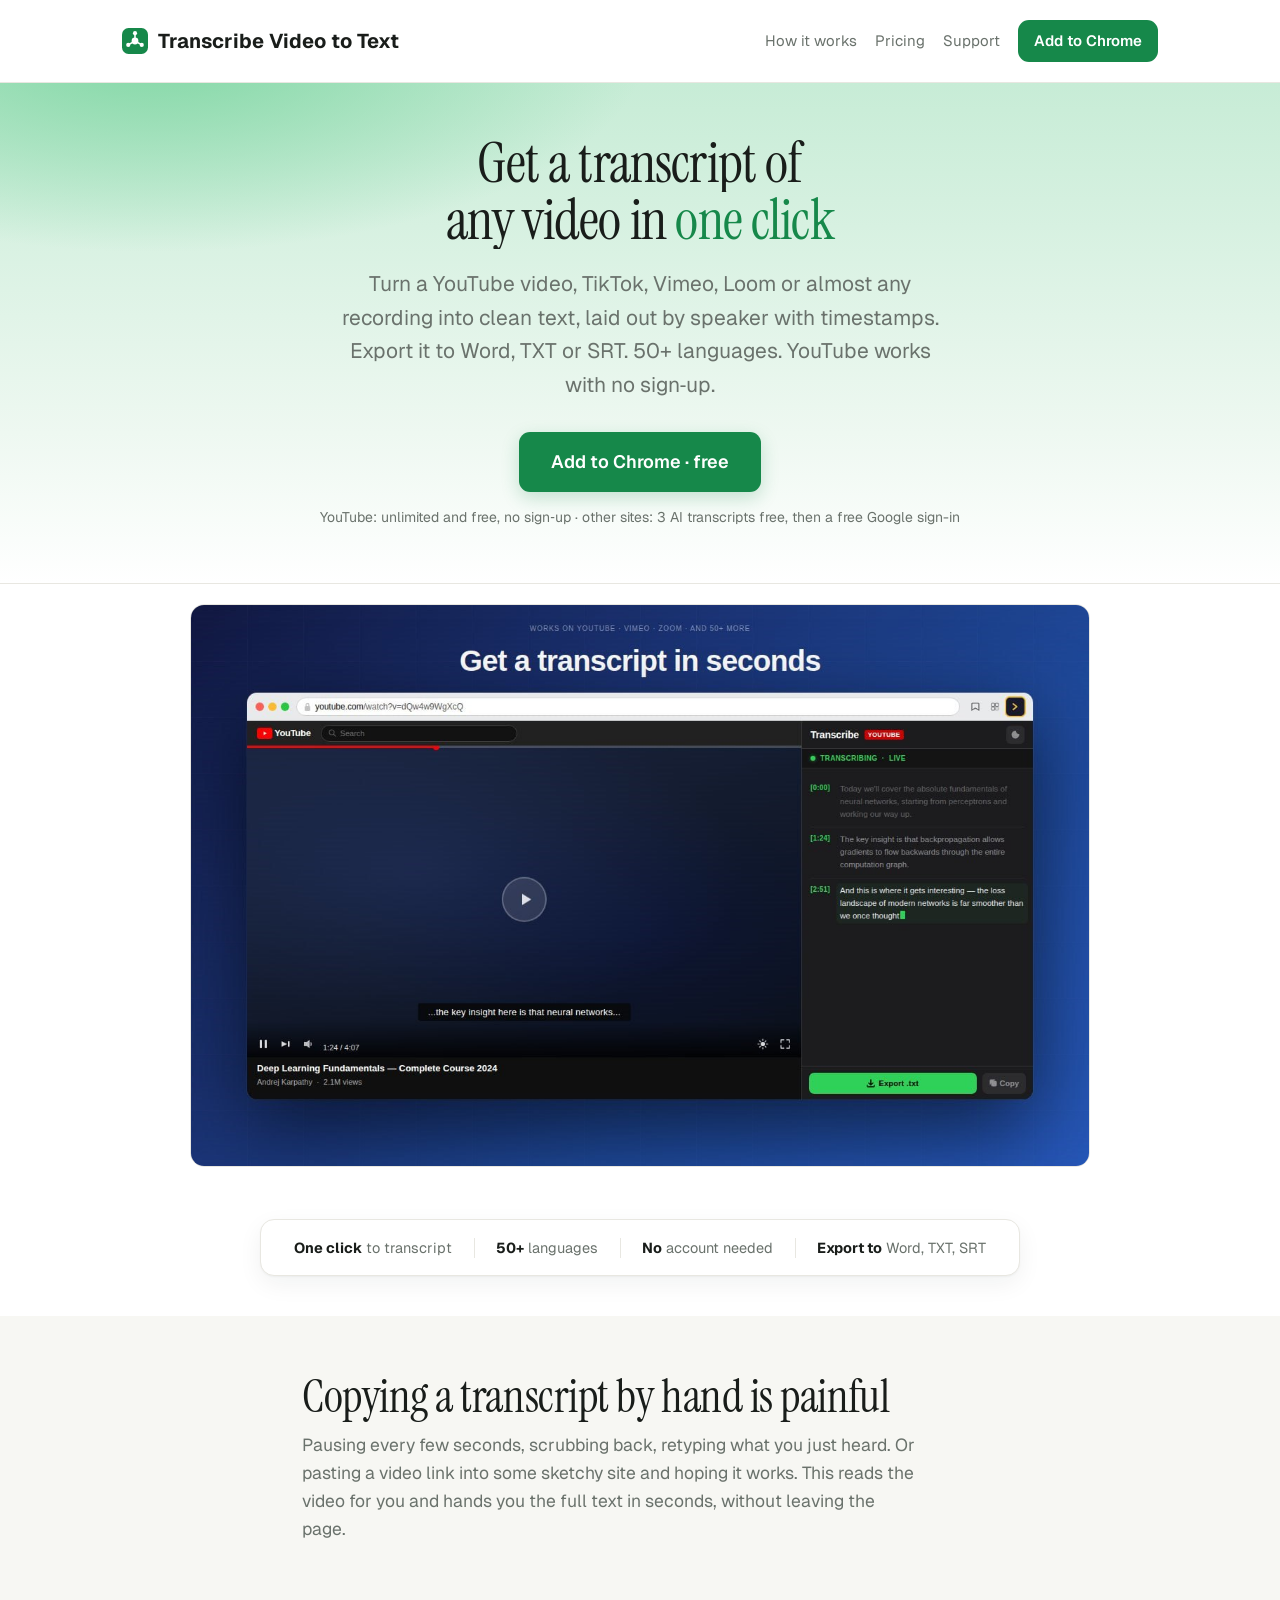
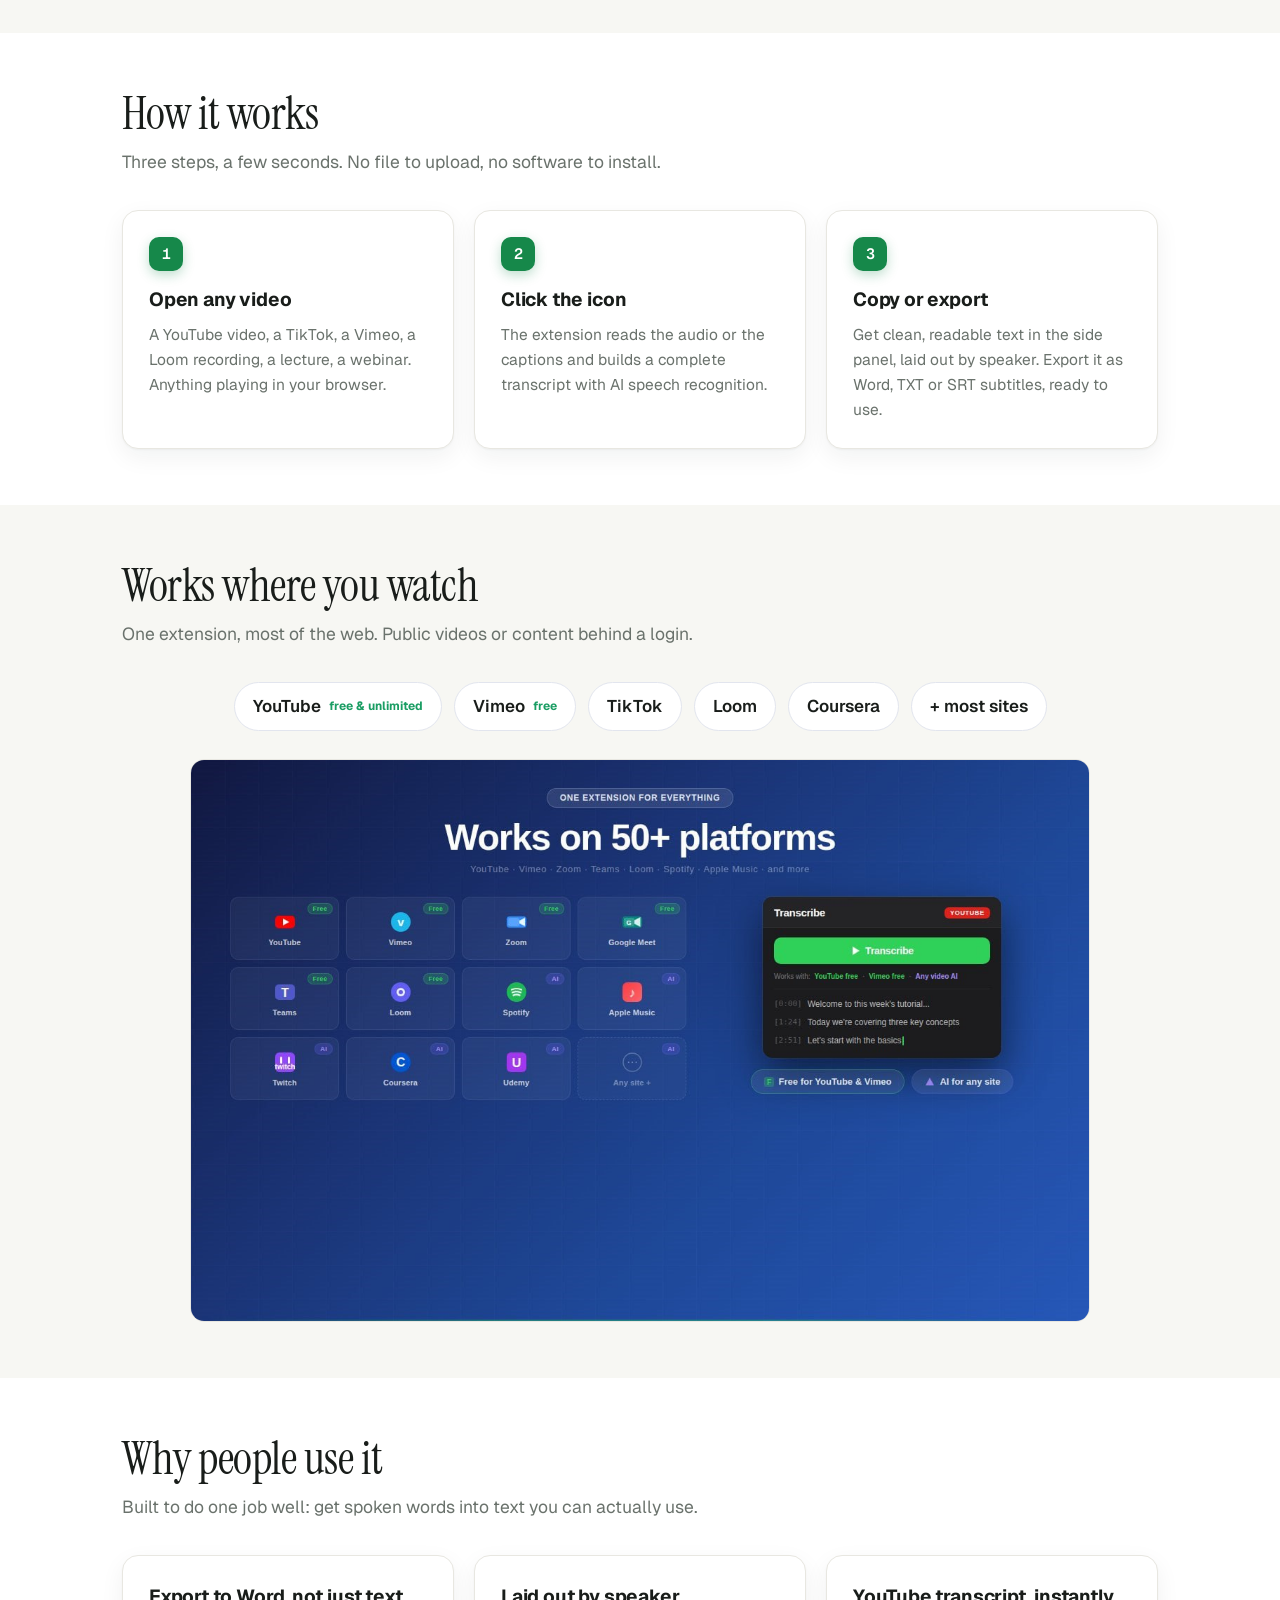
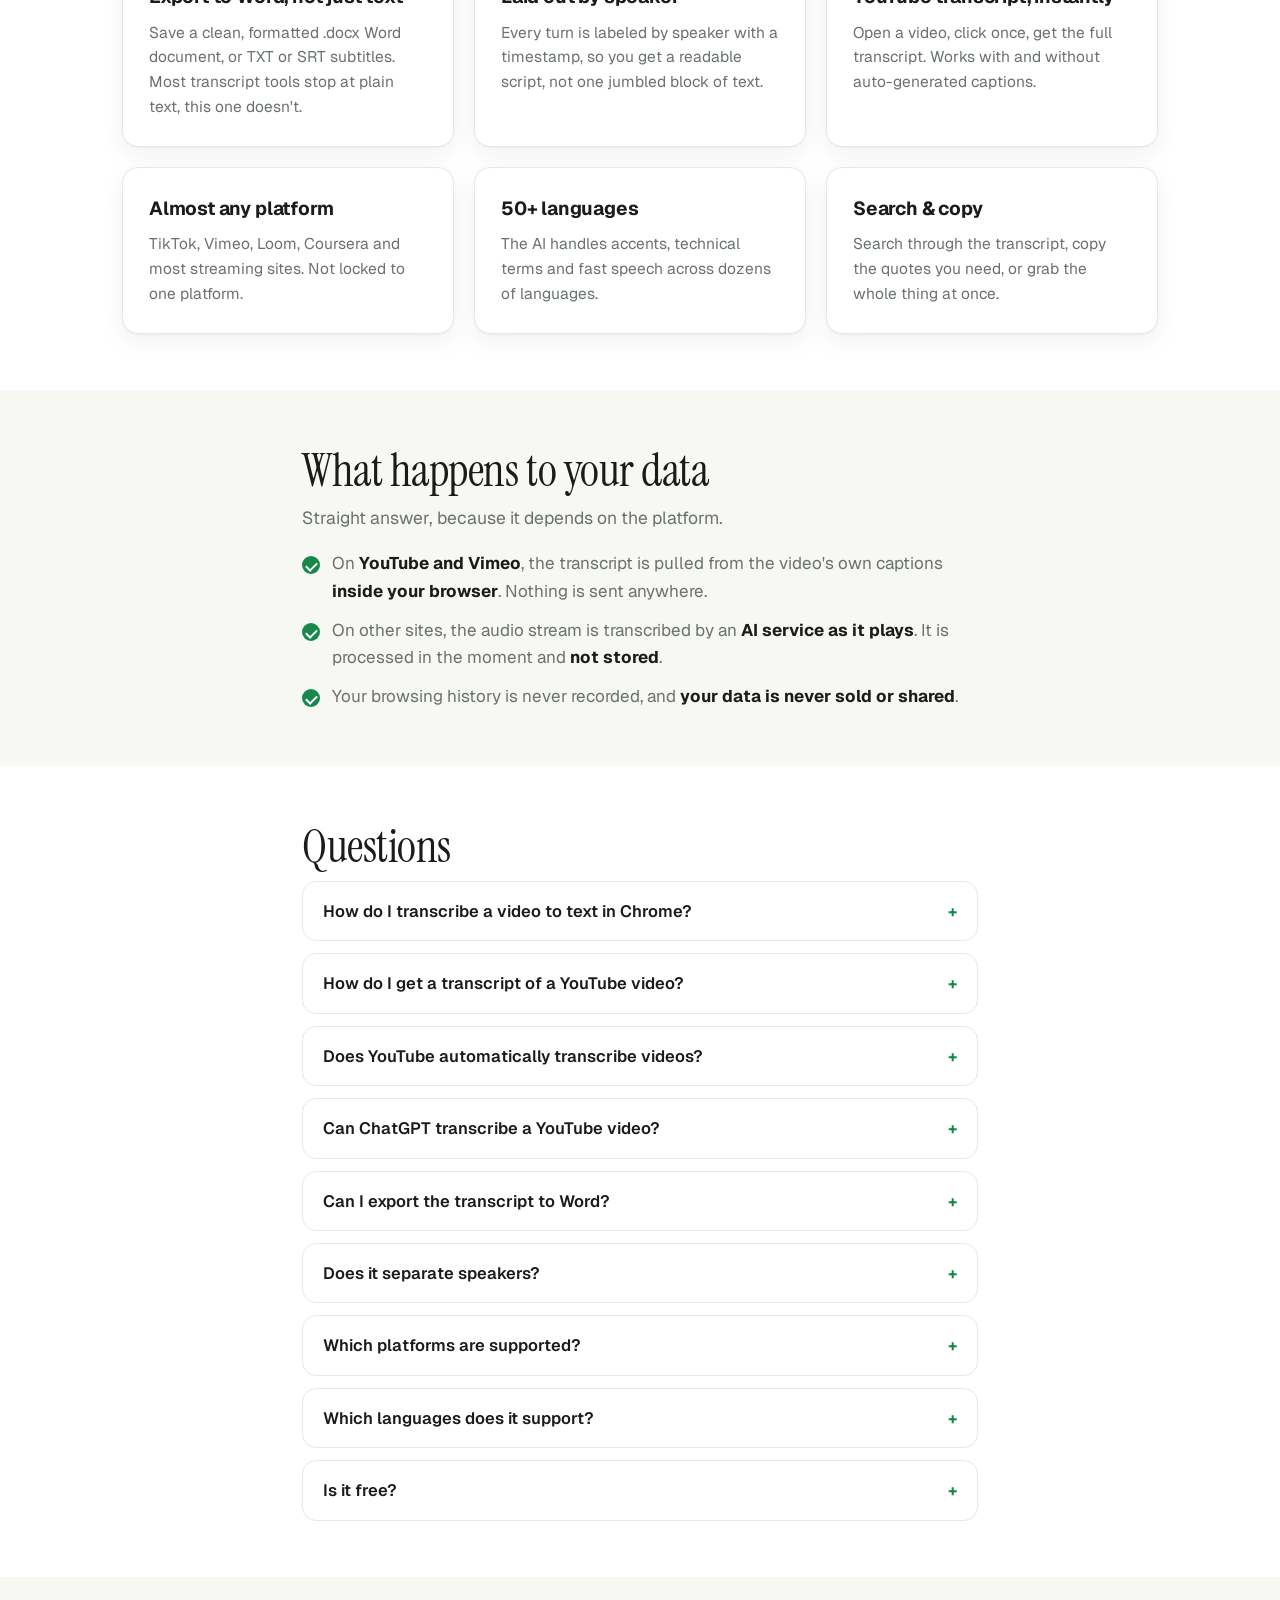
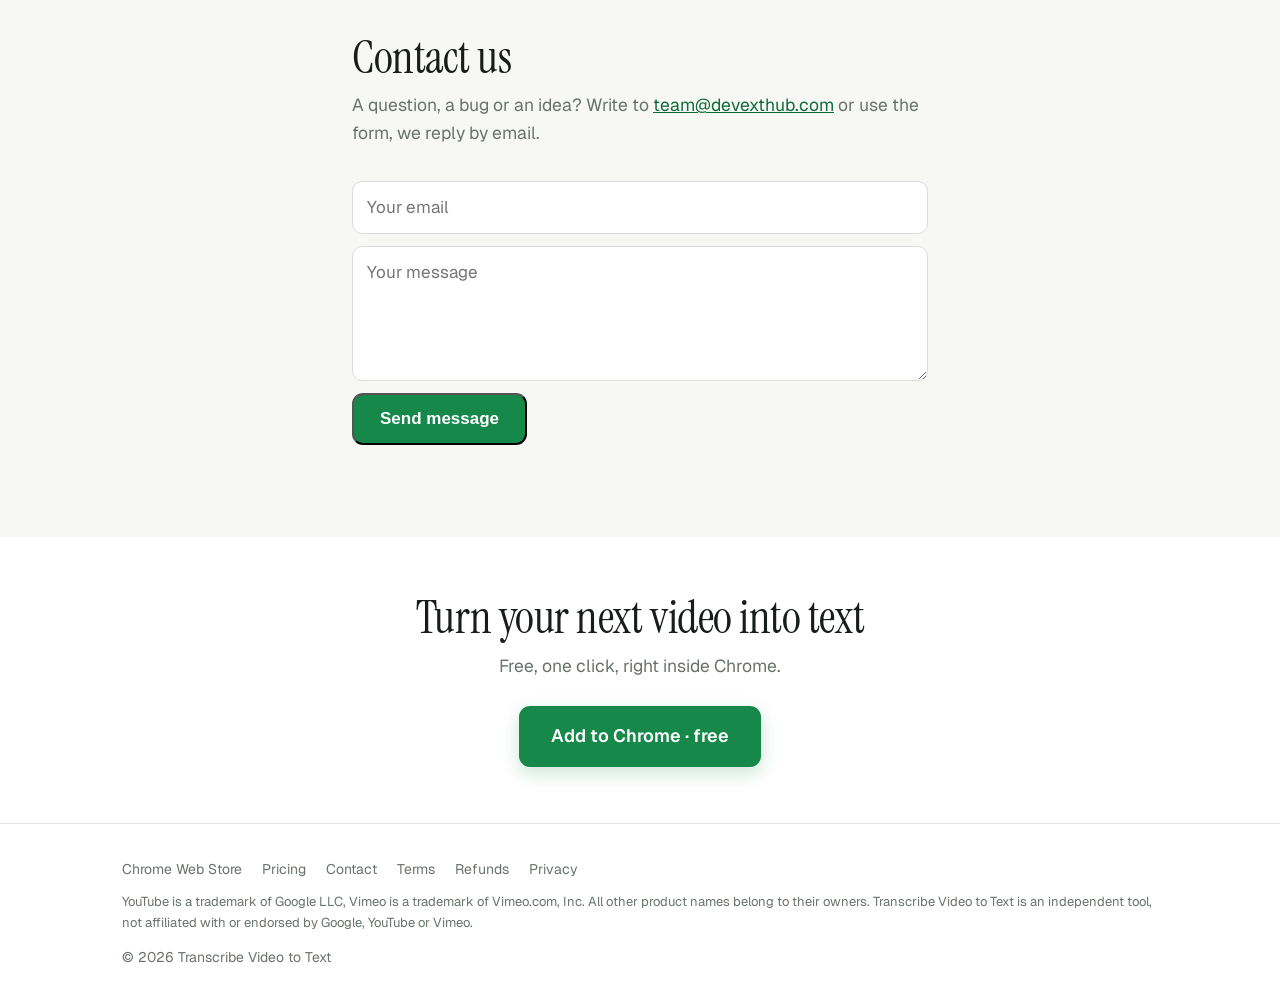
==== index.html @ e6073261 "[agent] feat: сайт продукта Transcribe Video to Text на своём домене (модерация monetize 15.10) Co-A" ====
<!DOCTYPE html>
<html lang="en">
<head>
<meta charset="utf-8">
<link rel="icon" href="/assets/logo-mark.svg" type="image/svg+xml">
<link rel="icon" href="/assets/logo-mark-32.png" sizes="32x32" type="image/png">
<link rel="apple-touch-icon" href="/assets/logo-mark-180.png">
<meta name="viewport" content="width=device-width, initial-scale=1">
<title>YouTube Transcript & Video to Text, free Chrome extension</title>
<meta name="description" content="Get a YouTube transcript or turn any video into text in one click. Clean speaker-by-speaker layout with timestamps, export to Word, TXT or SRT. Works on YouTube, TikTok, Vimeo, Loom and most sites. 50+ languages, YouTube with no sign-up.">
<link rel="canonical" href="https://www.devexthub.com/transcribe-video-to-text/">
<script type="application/ld+json">
{"@context":"https://schema.org","@type":"SoftwareApplication","name":"Transcribe Video to Text","applicationCategory":"UtilitiesApplication","operatingSystem":"Chrome","url":"https://transcribevideototext.app/","downloadUrl":"https://chromewebstore.google.com/detail/mgblgaahjeahphiahfakjiabnheanbhj","offers":{"@type":"Offer","price":"0","priceCurrency":"USD"}}
</script>
<meta property="og:title" content="YouTube Transcript & Video to Text, free Chrome extension">
<meta property="og:description" content="Transcribe any video to text in one click. Clean speaker layout with timestamps, export to Word, TXT or SRT. YouTube, TikTok, Vimeo, Loom and more. 50+ languages, YouTube with no sign-up.">
<meta property="og:type" content="website">
<meta property="og:image" content="https://transcribevideototext.app/assets/tvt-og.jpg">
<meta name="twitter:card" content="summary_large_image">
<meta name="twitter:image" content="https://transcribevideototext.app/assets/tvt-og.jpg">
<link rel="stylesheet" href="/styles.css">
<style>
.contact { max-width: 620px; }
.contact form { display: grid; gap: 12px; margin-top: 18px; }
.contact input, .contact textarea { font: inherit; padding: 12px 14px; border: 1px solid #d9dcd8; border-radius: 10px; background: #fff; width: 100%; box-sizing: border-box; }
.contact button { justify-self: start; }
.contact .hp { position: absolute; left: -9999px; width: 1px; height: 1px; }
.contact-status { margin: 0; min-height: 1.4em; }
.contact-status.err { color: #b42318; }
</style>
<script defer src="https://api.devexthub.com:8443/u/script.js" data-website-id="9cd8ea39-4803-4558-82cb-4821a96e581d" data-host-url="https://api.devexthub.com:8443/u" data-domains="transcribevideototext.app"></script>
</head>
<body>
<header class="site-head sticky">
  <div class="wrap headrow">
    <a class="brand" href="/"><span class="dot"></span>Transcribe Video to Text</a>
    <nav class="nav">
      <a href="/#how">How it works</a>
      <a href="/pricing/">Pricing</a>
      <a href="/#contact">Support</a>
      <a class="btn btn-sm store-link" href="https://chromewebstore.google.com/detail/mgblgaahjeahphiahfakjiabnheanbhj" data-umami-event="store-click" data-umami-event-ext="transcribe">Add to Chrome</a>
    </nav>
  </div>
</header>

<main>
  <section class="hero-band reveal">
   <div class="hero wrap">
    <h1><span class="fx-line"><span class="fx-w" style="--i:0">Get</span> <span class="fx-w" style="--i:1">a</span> <span class="fx-w" style="--i:2">transcript</span> <span class="fx-w" style="--i:3">of</span></span><span class="fx-line"><span class="fx-w" style="--i:4">any</span> <span class="fx-w" style="--i:5">video</span> <span class="fx-w" style="--i:6">in</span> <span class="fx-w arrow" style="--i:7">one&nbsp;click</span></span></h1>
    <p class="sub">Turn a YouTube video, TikTok, Vimeo, Loom or almost any recording into clean text, laid out by speaker with timestamps. Export it to Word, TXT or SRT. 50+ languages. YouTube works with no&nbsp;sign&#8209;up.</p>
    <div class="cta-row">
      <a class="btn btn-lg store-link" href="https://chromewebstore.google.com/detail/mgblgaahjeahphiahfakjiabnheanbhj" data-umami-event="store-click" data-umami-event-ext="transcribe">Add to Chrome &middot; free</a>
    </div>
    <p class="note">YouTube: unlimited and free, no&nbsp;sign&#8209;up &middot; other sites: 3 AI transcripts free, then a free Google sign-in</p>
   </div>
  </section>

  <section class="demo wrap reveal">
    <img src="/assets/tvt-demo.jpg" alt="Transcribe Video to Text extension generating a live YouTube transcript with timestamps in a side panel, with an Export button" loading="lazy">
  </section>

  <section class="trust reveal">
    <div class="wrap trust-row">
      <span class="trust-item"><b>One click</b> to transcript</span>
      <span class="trust-item"><b>50+</b> languages</span>
      <span class="trust-item"><b>No</b> account needed</span>
      <span class="trust-item"><b>Export to</b> Word, TXT, SRT</span>
    </div>
  </section>

  <section class="section soft reveal" id="problem">
    <div class="wrap narrow">
      <h2>Copying a transcript by hand is painful</h2>
      <p class="lead">Pausing every few seconds, scrubbing back, retyping what you just heard. Or pasting a video link into some sketchy site and hoping it works. This reads the video for you and hands you the full text in seconds, without leaving the page.</p>
    </div>
  </section>

  <section class="section reveal" id="how">
    <div class="wrap">
      <h2>How it works</h2>
      <p class="lead">Three steps, a few seconds. No file to upload, no software to install.</p>
      <div class="grid3">
        <div class="card">
          <span class="step-num">1</span>
          <h3>Open any video</h3>
          <p>A YouTube video, a TikTok, a Vimeo, a Loom recording, a lecture, a webinar. Anything playing in your browser.</p>
        </div>
        <div class="card">
          <span class="step-num">2</span>
          <h3>Click the icon</h3>
          <p>The extension reads the audio or the captions and builds a complete transcript with AI speech recognition.</p>
        </div>
        <div class="card">
          <span class="step-num">3</span>
          <h3>Copy or export</h3>
          <p>Get clean, readable text in the side panel, laid out by speaker. Export it as Word, TXT or SRT subtitles, ready to use.</p>
        </div>
      </div>
    </div>
  </section>

  <section class="section soft reveal" id="platforms">
    <div class="wrap">
      <h2>Works where you watch</h2>
      <p class="lead">One extension, most of the web. Public videos or content behind a login.</p>
      <div class="platforms">
        <span class="pill">YouTube <span class="free">free &amp; unlimited</span></span>
        <span class="pill">Vimeo <span class="free">free</span></span>
        <span class="pill">TikTok</span>
        <span class="pill">Loom</span>
        <span class="pill">Coursera</span>
        <span class="pill">+ most sites</span>
      </div>
      <img src="/assets/tvt-platforms.jpg" alt="Transcribe Video to Text working across YouTube, Vimeo, Zoom, Google Meet, Teams, Loom, Spotify, Coursera and Udemy, with free platforms and AI mode marked" loading="lazy" style="display:block;width:100%;max-width:900px;margin:28px auto 0;border:1px solid var(--line);border-radius:14px;">
    </div>
  </section>

  <section class="section reveal">
    <div class="wrap">
      <h2>Why people use it</h2>
      <p class="lead">Built to do one job well: get spoken words into text you can actually use.</p>
      <div class="grid3">
        <div class="card">
          <h3>Export to Word, not just text</h3>
          <p>Save a clean, formatted .docx Word document, or TXT or SRT subtitles. Most transcript tools stop at plain text, this one doesn't.</p>
        </div>
        <div class="card">
          <h3>Laid out by speaker</h3>
          <p>Every turn is labeled by speaker with a timestamp, so you get a readable script, not one jumbled block of text.</p>
        </div>
        <div class="card">
          <h3>YouTube transcript, instantly</h3>
          <p>Open a video, click once, get the full transcript. Works with and without auto-generated captions.</p>
        </div>
        <div class="card">
          <h3>Almost any platform</h3>
          <p>TikTok, Vimeo, Loom, Coursera and most streaming sites. Not locked to one platform.</p>
        </div>
        <div class="card">
          <h3>50+ languages</h3>
          <p>The AI handles accents, technical terms and fast speech across dozens of languages.</p>
        </div>
        <div class="card">
          <h3>Search &amp; copy</h3>
          <p>Search through the transcript, copy the quotes you need, or grab the whole thing at once.</p>
        </div>
      </div>
    </div>
  </section>

  <section class="section soft reveal" id="privacy">
    <div class="wrap narrow privacy-box">
      <h2>What happens to your data</h2>
      <p class="lead" style="margin-bottom:18px;">Straight answer, because it depends on the platform.</p>
      <ul class="ticks">
        <li>On <b>YouTube and Vimeo</b>, the transcript is pulled from the video's own captions <b>inside your browser</b>. Nothing is sent anywhere.</li>
        <li>On other sites, the audio stream is transcribed by an <b>AI service as it plays</b>. It is processed in the moment and <b>not stored</b>.</li>
        <li>Your browsing history is never recorded, and <b>your data is never sold or shared</b>.</li>
      </ul>
    </div>
  </section>

  <section class="section reveal" id="faq">
    <div class="wrap narrow">
      <h2>Questions</h2>
      <div class="faq">
        <details>
          <summary>How do I transcribe a video to text in Chrome?</summary>
          <p>Install the extension, open any video, and click the icon. The transcript appears in the side panel in seconds. No file upload.</p>
        </details>
        <details>
          <summary>How do I get a transcript of a YouTube video?</summary>
          <p>Open the video, click the extension, and the full transcript is built for you. It works whether or not the video has auto-generated captions, and you can copy or export it as text.</p>
        </details>
        <details>
          <summary>Does YouTube automatically transcribe videos?</summary>
          <p>YouTube generates captions for many videos, but they are hard to copy and often incomplete. This extension pulls a clean, complete transcript in one click and lets you search, copy or export it.</p>
        </details>
        <details>
          <summary>Can ChatGPT transcribe a YouTube video?</summary>
          <p>ChatGPT can't watch a video or capture its audio on its own. This extension does the transcription right in your browser, then you can paste that text into ChatGPT to summarize or analyze it.</p>
        </details>
        <details>
          <summary>Can I export the transcript to Word?</summary>
          <p>Yes. Save it as a formatted .docx Word document, or as TXT or SRT subtitles. Most transcription tools only hand you plain text, so this is one of the main reasons people switch.</p>
        </details>
        <details>
          <summary>Does it separate speakers?</summary>
          <p>Yes. The transcript is laid out speaker by speaker with timestamps, so it reads like a clean script instead of one long block of text.</p>
        </details>
        <details>
          <summary>Which platforms are supported?</summary>
          <p>YouTube, TikTok, Vimeo, Loom, Coursera and most streaming sites, including content behind a login. It's a transcript-of-any-video tool, not limited to one platform.</p>
        </details>
        <details>
          <summary>Which languages does it support?</summary>
          <p>Over 50 languages. The AI handles accents, technical terms and fast speech with high accuracy.</p>
        </details>
        <details>
          <summary>Is it free?</summary>
          <p>Yes, it's free to use. YouTube transcripts are unlimited and need no sign-up. For other sites, AI mode gives you 3 transcripts without an account; after that, a free Google sign-in unlocks more every month.</p>
        </details>
      </div>
    </div>
  </section>

  <section class="section soft reveal" id="contact">
    <div class="wrap contact">
      <h2>Contact us</h2>
      <p class="lead">A question, a bug or an idea? Write to <a href="mailto:team@devexthub.com">team@devexthub.com</a> or use the form, we reply by email.</p>
      <form id="contactForm" novalidate>
        <input type="email" name="email" placeholder="Your email" autocomplete="email" required>
        <textarea name="message" rows="4" placeholder="Your message" required></textarea>
        <input type="text" name="website" tabindex="-1" autocomplete="off" class="hp" aria-hidden="true">
        <button class="btn" type="submit">Send message</button>
        <p class="contact-status" id="contactStatus" role="status"></p>
      </form>
    </div>
  </section>

  <section class="section reveal">
    <div class="wrap" style="text-align:center;">
      <h2>Turn your next video into text</h2>
      <p class="lead" style="margin:0 auto 26px;">Free, one click, right inside Chrome.</p>
      <a class="btn btn-lg store-link" href="https://chromewebstore.google.com/detail/mgblgaahjeahphiahfakjiabnheanbhj" data-umami-event="store-click" data-umami-event-ext="transcribe">Add to Chrome &middot; free</a>
    </div>
  </section>
</main>

<a class="sticky-cta store-link" href="https://chromewebstore.google.com/detail/mgblgaahjeahphiahfakjiabnheanbhj" data-umami-event="store-click" data-umami-event-ext="transcribe">Add to Chrome &middot; free</a>

<footer class="site-foot">
  <div class="wrap">
    <a class="store-link" href="https://chromewebstore.google.com/detail/mgblgaahjeahphiahfakjiabnheanbhj" data-umami-event="store-click" data-umami-event-ext="transcribe">Chrome Web Store</a>
    <a href="/pricing/">Pricing</a>
    <a href="/#contact">Contact</a>
    <a href="/terms/">Terms</a>
    <a href="/refund-policy/">Refunds</a>
    <a href="/privacy-policy/">Privacy</a>
    <span style="display:block;margin-top:12px;font-size:13px;">YouTube is a trademark of Google LLC, Vimeo is a trademark of Vimeo.com, Inc. All other product names belong to their owners. Transcribe Video to Text is an independent tool, not affiliated with or endorsed by Google, YouTube or Vimeo.</span>
    <span style="display:block;margin-top:12px;">&copy; 2026 Transcribe Video to Text</span>
  </div>
</footer>

<script>
// Add UTM tags to every Chrome Web Store link so installs show up
// as "tvt_site" in the CWS developer dashboard sources.
(function () {
  // Пришёл из кабинета /app (карточки «More free tools» или меню) — своя метка источника.
  var src = "tvt_site";
  var utm = "utm_source=" + src + "&utm_medium=referral&utm_campaign=transcribe-video-to-text";
  document.querySelectorAll("a.store-link").forEach(function (a) {
    a.href += (a.href.indexOf("?") === -1 ? "?" : "&") + utm;
  });
  // Reveal-on-scroll
  var io = new IntersectionObserver(function (entries) {
    entries.forEach(function (e) { if (e.isIntersecting) { e.target.classList.add("in"); io.unobserve(e.target); } });
  }, { threshold: 0.12 });
  document.querySelectorAll(".reveal").forEach(function (el) { io.observe(el); });
  // Show floating CTA once the hero button is scrolled out of view
  var floatCta = document.querySelector(".sticky-cta");
  var hero = document.querySelector(".hero .cta-row");
  if (floatCta && hero && "IntersectionObserver" in window) {
    new IntersectionObserver(function (entries) {
      floatCta.classList.toggle("show", !entries[0].isIntersecting);
    }, { threshold: 0 }).observe(hero);
  }
})();

// Форма связи (12.10, требование monetize.software к сайту продукта): пишет в наш /api/feedback,
// Денису прилетает алерт в Telegram. Скрытое поле website заполняют только боты, им молча «успех».
(function () {
  var f = document.getElementById("contactForm"), st = document.getElementById("contactStatus");
  if (!f) return;
  f.addEventListener("submit", function (e) {
    e.preventDefault();
    var email = f.email.value.trim(), msg = f.message.value.trim();
    st.className = "contact-status";
    if (!/^[^@\s]+@[^@\s]+\.[^@\s]+$/.test(email) || msg.length < 3) {
      st.className = "contact-status err"; st.textContent = "Please add your email and a message."; return;
    }
    if (f.website.value) { f.reset(); st.textContent = "Thanks! We will reply by email."; return; }
    var btn = f.querySelector("button"); btn.disabled = true; st.textContent = "Sending…";
    fetch("https://transcribe.devexthub.com:8443/api/feedback", {
      method: "POST", headers: { "Content-Type": "application/json" },
      body: JSON.stringify({ email: email, message: msg, category: "support", pageUrl: location.href })
    }).then(function (r) {
      if (!r.ok) throw new Error(r.status);
      f.reset(); st.textContent = "Thanks! We will reply by email.";
    }).catch(function () {
      st.className = "contact-status err"; st.textContent = "Could not send. Please email us instead.";
    }).then(function () { btn.disabled = false; });
  });
})();
</script>
</body>
</html>
---- styles.css ----
@import url('https://fonts.googleapis.com/css2?family=Geist:wght@400;500;600;700;800&family=Geist+Mono:wght@500;600&family=Instrument+Serif:ital@0;1&display=swap');

:root {
  --green: #16884a;
  --green-deep: #0f6b39;
  --ink: #191d1a;
  --ink-soft: #3a423d;
  --muted: #6a726c;
  --line: #e8e7e1;
  --bg: #ffffff;
  --bg-soft: #f7f7f3;
  --radius: 14px;
  --maxw: 1080px;
  --font: "Geist", -apple-system, BlinkMacSystemFont, "Segoe UI", Roboto, Helvetica, Arial, sans-serif;
  --serif: "Instrument Serif", Georgia, "Times New Roman", serif;
  --mono: "Geist Mono", ui-monospace, SFMono-Regular, Menlo, monospace;
  --shadow-card: 0 1px 2px rgba(20,30,25,.04), 0 8px 24px rgba(20,40,30,.06);
  --shadow-lift: 0 2px 4px rgba(20,30,25,.05), 0 18px 40px rgba(20,40,30,.10);
}

* { box-sizing: border-box; }

html { -webkit-text-size-adjust: 100%; }

body {
  margin: 0;
  font-family: var(--font);
  color: var(--ink);
  background: var(--bg);
  line-height: 1.6;
  font-size: 17px;
  -webkit-font-smoothing: antialiased;
  text-rendering: optimizeLegibility;
}

a { color: var(--green-deep); }

.wrap { max-width: var(--maxw); margin: 0 auto; padding: 0 22px; }

/* header */
.site-head {
  display: flex; align-items: center; justify-content: space-between;
  padding: 20px 0;
  border-bottom: 1px solid var(--line);
}
.site-head.sticky { position: sticky; top: 0; z-index: 40; background: rgba(255,255,255,.92); backdrop-filter: saturate(180%) blur(8px); }
.headrow { display: flex; align-items: center; justify-content: space-between; width: 100%; padding-left: 22px; padding-right: 22px; }
.nav { display: flex; align-items: center; }
.brand { display: flex; align-items: center; gap: 10px; font-weight: 700; color: var(--ink); text-decoration: none; font-size: 20px; }
.brand .dot { width: 26px; height: 26px; background: url(assets/logo-mark.svg) center/contain no-repeat; display: inline-block; }
.nav a { color: var(--muted); text-decoration: none; font-size: 15px; margin-left: 18px; }
.nav a:hover { color: var(--ink); }
.nav a.btn { color: #fff; }

/* buttons */
.btn {
  display: inline-flex; align-items: center; gap: 9px;
  background: var(--green); color: #fff; text-decoration: none;
  font-weight: 600; font-size: 17px;
  padding: 14px 26px; border-radius: 11px;
  transition: background .15s ease;
}
.btn:hover { background: var(--green-deep); }
.btn-ghost {
  background: transparent; color: var(--green-deep);
  border: 1px solid var(--line); padding: 13px 22px;
}
.btn-ghost:hover { background: var(--bg-soft); }
.btn-sm { padding: 9px 16px; font-size: 15px; margin-left: 18px; }
.btn-lg { padding: 16px 32px; font-size: 18px; box-shadow: 0 6px 18px rgba(22,136,74,.22); }
.btn-lg:hover { box-shadow: 0 8px 22px rgba(15,107,57,.28); }

/* sticky floating CTA (mobile + long scroll) */
.sticky-cta {
  position: fixed; left: 50%; bottom: 18px; transform: translateX(-50%);
  z-index: 45; background: var(--green); color: #fff; text-decoration: none;
  font-weight: 600; font-size: 16px; padding: 13px 26px; border-radius: 30px;
  box-shadow: 0 8px 24px rgba(15,107,57,.32);
  opacity: 0; pointer-events: none; transition: opacity .25s ease;
}
.sticky-cta.show { opacity: 1; pointer-events: auto; }
.sticky-cta:hover { background: var(--green-deep); }

/* hero */
.hero { padding: 68px 0 40px; text-align: center; }
.hero h1 { font-family: var(--serif); font-size: clamp(42px, 6.4vw, 68px); line-height: 1.02; margin: 0 0 18px; letter-spacing: -0.015em; font-weight: 400; }
.hero .arrow { color: var(--green); }
.hero p.sub { font-size: clamp(17px, 2.4vw, 21px); color: var(--muted); max-width: 620px; margin: 0 auto 30px; }
.hero .cta-row { display: flex; gap: 12px; justify-content: center; flex-wrap: wrap; }
.hero .note { margin-top: 14px; color: var(--muted); font-size: 14px; }

/* demo image */
.demo { padding: 20px 0 60px; }
.demo img { display: block; width: 100%; max-width: 900px; margin: 0 auto; border: 1px solid var(--line); border-radius: var(--radius); }

/* feature row */
.section { padding: 56px 0; }
.section.soft { background: var(--bg-soft); border-top: 1px solid var(--line); border-bottom: 1px solid var(--line); }
.section h2 { font-family: var(--serif); font-size: clamp(29px, 4.2vw, 46px); margin: 0 0 10px; letter-spacing: -0.01em; font-weight: 400; line-height: 1.06; }
.section .lead { color: var(--muted); margin: 0 0 34px; max-width: 620px; font-size: 17.5px; }
.grid3 { display: grid; grid-template-columns: repeat(3, 1fr); gap: 20px; }
.grid2x2 { display: grid; grid-template-columns: repeat(2, 1fr); gap: 20px; }
.grid2x2 .card { display: flex; flex-direction: column; }
.card { background: var(--bg); border: 1px solid var(--line); border-radius: 16px; padding: 26px; box-shadow: var(--shadow-card); transition: transform .18s ease, box-shadow .18s ease; }
.card:hover { transform: translateY(-3px); box-shadow: var(--shadow-lift); }
.card h3 { margin: 0 0 8px; font-size: 19px; letter-spacing: -0.01em; }
.card p { margin: 0; color: var(--muted); font-size: 15.5px; }
/* soft sections lose the hard top/bottom rules — warm surface carries them */
.section.soft { border-top: none; border-bottom: none; }
.section.soft .card { background: var(--bg); }

/* product list (hub) */
.tools { display: grid; grid-template-columns: repeat(2, 1fr); gap: 20px; }
.tool {
  display: flex; flex-direction: column; gap: 6px;
  background: var(--bg); border: 1px solid var(--line); border-radius: var(--radius);
  padding: 26px; text-decoration: none; color: var(--ink);
  transition: border-color .15s ease, transform .15s ease;
}
.tool:hover { border-color: var(--green); transform: translateY(-2px); }
.tool .name { font-size: 20px; font-weight: 700; }
.tool .desc { color: var(--muted); font-size: 15.5px; }
.tool .tag { font-size: 13px; color: var(--green-deep); font-weight: 600; margin-top: 6px; }
.tool.soon { opacity: .72; }
.tool.soon:hover { transform: none; border-color: var(--line); }

/* trust strip */
.trust { padding: 0 0 40px; margin-top: -8px; }
.trust-row { display: flex; flex-wrap: wrap; gap: 14px 0; justify-content: center; align-items: center;
  max-width: 760px; margin: 0 auto; padding: 16px 8px; border: 1px solid var(--line);
  border-radius: 14px; background: var(--bg); box-shadow: var(--shadow-card); }
.trust-item { color: var(--muted); font-size: 14.5px; padding: 0 22px; position: relative; }
.trust-item + .trust-item::before { content: ""; position: absolute; left: 0; top: 50%;
  transform: translateY(-50%); width: 1px; height: 20px; background: var(--line); }
.trust-item b { color: var(--ink); font-weight: 700; }

/* narrow text column */
.narrow { max-width: 720px; }

/* step numbers */
.step-num {
  display: inline-flex; align-items: center; justify-content: center;
  width: 34px; height: 34px; border-radius: 10px;
  background: var(--green); color: #fff;
  font-family: var(--mono); font-weight: 600; font-size: 15px; margin-bottom: 14px;
  box-shadow: 0 4px 12px rgba(22,136,74,.28);
}

/* privacy ticks */
.ticks { list-style: none; padding: 0; margin: 0; display: grid; gap: 12px; }
.ticks li { position: relative; padding-left: 30px; color: var(--muted); }
.ticks li b { color: var(--ink); }
.ticks li::before {
  content: ""; position: absolute; left: 0; top: 6px;
  width: 18px; height: 18px; border-radius: 50%;
  background: var(--green);
}
.ticks li::after {
  content: ""; position: absolute; left: 6px; top: 10px;
  width: 5px; height: 9px; border: solid #fff; border-width: 0 2px 2px 0;
  transform: rotate(45deg);
}

/* FAQ */
.faq { display: grid; gap: 12px; }
.faq details {
  background: var(--bg); border: 1px solid var(--line); border-radius: var(--radius);
  padding: 16px 20px; transition: border-color .15s ease, box-shadow .15s ease;
}
.faq details:hover { border-color: #cfe6d9; }
.faq details[open] { border-color: #cfe6d9; box-shadow: var(--shadow-card); }
.faq summary { font-weight: 600; cursor: pointer; list-style: none; font-size: 16.5px; }
.faq summary::-webkit-details-marker { display: none; }
.faq summary::after { content: "+"; float: right; color: var(--green); font-weight: 700; }
.faq details[open] summary::after { content: "\2212"; }
.faq details p { margin: 12px 0 0; color: var(--muted); font-size: 15.5px; }

/* reveal on scroll */
.reveal { opacity: 0; transform: translateY(16px); transition: opacity .5s ease, transform .5s ease; }
.reveal.in { opacity: 1; transform: none; }

/* hero word-reveal (entrance, once) + hero CTA sheen — motion only, text stays visible without motion */
.hero h1 .fx-line { display: block; }
.hero h1 .fx-w { display: inline-block; }
@media (prefers-reduced-motion: no-preference) {
  .hero h1 .fx-line { overflow: hidden; }
  .hero h1 .fx-w {
    transform: translateY(105%);
    animation: fxRise .72s cubic-bezier(.2,.75,.2,1) forwards;
    animation-delay: calc(var(--i) * 70ms);
  }
  @keyframes fxRise { to { transform: translateY(0); } }

  .hero .btn-lg { position: relative; overflow: hidden; isolation: isolate; }
  .hero .btn-lg::after {
    content: ""; position: absolute; inset: 0; z-index: -1;
    background: linear-gradient(115deg, transparent 35%, rgba(255,255,255,.35) 50%, transparent 65%);
    transform: translateX(-120%);
    animation: fxSheen 4.5s ease-in-out 1.2s infinite;
  }
  @keyframes fxSheen { 0% { transform: translateX(-120%); } 22%, 100% { transform: translateX(120%); } }
}

/* footer */
.site-foot { border-top: 1px solid var(--line); padding: 34px 0; color: var(--muted); font-size: 14px; }
.site-foot a { color: var(--muted); text-decoration: none; margin-right: 16px; }
.site-foot a:hover { color: var(--ink); }

@media (max-width: 760px) {
  .grid3, .grid2x2, .tools { grid-template-columns: 1fr; }
  .trust-item + .trust-item::before { display: none; }
  .hero { padding: 46px 0 26px; }
  .nav a:not(.btn) { display: none; }
  .btn-sm { margin-left: 0; }
  .trust-row { gap: 10px 20px; }
}

@media (prefers-reduced-motion: reduce) {
  .reveal { opacity: 1; transform: none; transition: none; }
}

/* Video-to-text landing — video→transcript demo mockup + platform badges */
.cap-demo{max-width:920px;margin:0 auto;display:grid;grid-template-columns:1.5fr 1fr;gap:0;border-radius:16px;overflow:hidden;box-shadow:0 24px 64px rgba(20,30,60,.20);border:1px solid #e6e8ee;background:#fff}
.cap-video{background:linear-gradient(135deg,#1b2036 0%,#2c3660 60%,#3a4a86 100%);position:relative;min-height:300px;display:flex;align-items:center;justify-content:center}
.cap-play{width:66px;height:66px;border-radius:50%;background:rgba(255,255,255,.94);box-shadow:0 8px 24px rgba(0,0,0,.28)}
.cap-play::after{content:"";position:absolute;top:50%;left:50%;transform:translate(-40%,-50%);border-left:19px solid #1b2036;border-top:12px solid transparent;border-bottom:12px solid transparent}
.cap-badge{position:absolute;top:14px;left:14px;font-size:12px;font-weight:600;color:#fff;background:rgba(255,255,255,.16);padding:4px 10px;border-radius:20px;backdrop-filter:blur(4px)}
.cap-panel{padding:20px 18px}
.cap-panel h4{margin:0 0 14px;font-size:12px;text-transform:uppercase;letter-spacing:.07em;color:#8a90a2;font-weight:700}
.cap-line{height:10px;border-radius:5px;background:#e9ecf3;margin-bottom:11px}
.cap-line.w1{width:92%}.cap-line.w2{width:74%}.cap-line.w3{width:85%}.cap-line.w4{width:60%}
.cap-line.active{background:linear-gradient(90deg,#4f7cff,#8ab0ff)}
.platforms{display:flex;flex-wrap:wrap;gap:12px;justify-content:center;margin-top:8px}
.pill{display:inline-flex;align-items:center;gap:8px;padding:10px 18px;border:1px solid #e2e5ee;border-radius:30px;font-weight:600;background:#fff}
.pill .free{font-size:12px;color:#1a9d63;font-weight:700}
@media(max-width:640px){.cap-demo{grid-template-columns:1fr}.cap-video{min-height:200px}}

/* blog — index list + article prose */
.breadcrumb { font-size: 14px; color: var(--muted); margin: 6px 0 18px; }
.breadcrumb a { color: var(--muted); text-decoration: none; }
.breadcrumb a:hover { color: var(--ink); }

.post-list { display: grid; gap: 16px; }
.post-card {
  display: block; background: var(--bg); border: 1px solid var(--line);
  border-radius: var(--radius); padding: 24px; text-decoration: none; color: var(--ink);
  transition: border-color .15s ease, transform .15s ease;
}
.post-card:hover { border-color: var(--green); transform: translateY(-2px); }
.post-card .k { font-size: 13px; color: var(--green-deep); font-weight: 700; }
.post-card h3 { margin: 6px 0 6px; font-size: 20px; }
.post-card p { margin: 0; color: var(--muted); font-size: 15.5px; }

.post { max-width: 720px; }
.post .post-meta { color: var(--muted); font-size: 14px; margin: 0 0 24px; }
.post h1 { font-size: clamp(28px, 4vw, 40px); line-height: 1.12; letter-spacing: -0.02em; margin: 0 0 14px; }
.post h2 { font-size: clamp(21px, 2.8vw, 27px); margin: 38px 0 12px; letter-spacing: -0.01em; }
.post h3 { font-size: 19px; margin: 26px 0 8px; }
.post p { margin: 0 0 16px; }
.post ul, .post ol { margin: 0 0 18px; padding-left: 22px; }
.post li { margin: 0 0 8px; }
.post .lede { font-size: 19px; color: var(--muted); line-height: 1.5; margin: 0 0 26px; }
.post a { color: var(--green-deep); text-decoration: underline; text-underline-offset: 2px; }
.post a.btn { color: #fff; text-decoration: none; }

.post-cta {
  background: var(--bg-soft); border: 1px solid var(--line); border-radius: var(--radius);
  padding: 24px; margin: 30px 0; text-align: center;
}
.post-cta h3 { margin: 0 0 6px; font-size: 20px; }
.post-cta p { margin: 0 0 16px; color: var(--muted); }

/* image-enhancer landing — before/after (blurry -> sharp) demo */
.ie-demo{position:relative;max-width:760px;margin:0 auto;border-radius:16px;overflow:hidden;border:1px solid var(--line);box-shadow:0 24px 64px rgba(20,40,30,.18);aspect-ratio:16/9}
.ie-scene{position:absolute;inset:0;
  background:url(assets/ie-sample.jpg) center/cover no-repeat;}
.ie-blur{position:absolute;inset:0;clip-path:inset(0 50% 0 0)}
.ie-blur .ie-scene{filter:blur(4px) saturate(.72) brightness(.98) contrast(.92);transform:scale(1.04);}
.ie-divide{position:absolute;top:0;bottom:0;left:50%;width:3px;background:#fff;transform:translateX(-50%);box-shadow:0 0 0 1px rgba(2,20,12,.12)}
.ie-handle{position:absolute;top:50%;left:50%;transform:translate(-50%,-50%);width:38px;height:38px;border-radius:50%;background:#fff;box-shadow:0 6px 16px rgba(2,20,12,.35);display:flex;align-items:center;justify-content:center;color:var(--green-deep);font-weight:800;font-size:15px}
.ie-lbl{position:absolute;top:14px;font-size:12px;font-weight:800;letter-spacing:.4px;color:#fff;background:rgba(15,23,42,.55);padding:4px 11px;border-radius:20px;backdrop-filter:blur(3px)}
.ie-lbl.b{left:14px}.ie-lbl.a{right:14px;background:rgba(22,136,74,.85)}

/* extract-text landing — image→text demo mockup */
.ox-demo{max-width:900px;margin:0 auto;display:grid;grid-template-columns:1fr 1fr;gap:0;border-radius:16px;overflow:hidden;box-shadow:0 24px 64px rgba(20,40,30,.16);border:1px solid var(--line);background:#fff}
.ox-img{position:relative;background:linear-gradient(150deg,#eef5f0 0%,#dbece3 100%);min-height:290px;padding:26px 24px;display:flex;flex-direction:column;justify-content:center;gap:13px}
.ox-img .ln{height:12px;border-radius:6px;background:#c3d6cb}
.ox-img .ln.w1{width:86%}.ox-img .ln.w2{width:70%}.ox-img .ln.w3{width:78%}.ox-img .ln.w4{width:54%}
.ox-shot{background:#fff;border-radius:8px;padding:16px 18px;box-shadow:0 8px 22px rgba(20,40,30,.16);
  font-size:14px;line-height:1.75;color:#2b2b2b;transform:rotate(-1.2deg);max-width:230px;}
.ox-shot-h{font-weight:800;font-size:15px;margin-bottom:2px;color:#1a1a1a;}
.ox-shot-t{font-weight:800;border-top:1px solid #ededed;margin-top:6px;padding-top:6px;}
.ox-sel{position:absolute;left:24px;right:auto;width:266px;top:58px;bottom:26px;border:2px dashed var(--green);border-radius:8px;background:rgba(22,136,74,.08)}
.ox-sel::after{content:"Extract";position:absolute;top:-13px;left:10px;background:var(--green);color:#fff;font-size:11px;font-weight:700;padding:2px 9px;border-radius:11px}
.ox-tag{position:absolute;top:14px;left:14px;font-size:12px;font-weight:600;color:var(--green-deep);background:rgba(255,255,255,.85);padding:4px 10px;border-radius:20px}
.ox-panel{padding:22px 20px;display:flex;flex-direction:column}
.ox-panel h4{margin:0 0 14px;font-size:12px;text-transform:uppercase;letter-spacing:.07em;color:var(--muted);font-weight:700}
.ox-panel p{margin:0 0 10px;font-size:14.5px;color:var(--ink);line-height:1.5}
.ox-btns{display:flex;gap:9px;margin-top:auto;padding-top:14px}
.ox-btns span{font-size:13px;font-weight:600;padding:8px 14px;border-radius:9px}
.ox-btns .c{background:var(--green);color:#fff}
.ox-btns .d{background:var(--bg-soft);color:var(--green-deep);border:1px solid var(--line)}
@media(max-width:640px){.ox-demo{grid-template-columns:1fr}.ox-img{min-height:220px}}

/* hub homepage — tool card mark + live dot */
.tool .mark {
  width: 42px; height: 42px; border-radius: 11px;
  background: var(--bg-soft); color: var(--green-deep);
  border: 1px solid var(--line);
  display: inline-flex; align-items: center; justify-content: center;
  font-weight: 800; font-size: 16px; letter-spacing: .02em;
  margin-bottom: 4px;
}
.tool.live .tag::before {
  content: ""; display: inline-block;
  width: 8px; height: 8px; border-radius: 50%;
  background: var(--green); margin-right: 8px; vertical-align: 1px;
}
.tool.soon .mark { color: var(--muted); opacity: .8; }
.tool img.mark { border: none; background: transparent; object-fit: cover; }

/* video-to-text: speaker turns in demo panel */
.cap-turn{margin-bottom:15px}
.cap-meta{display:flex;justify-content:space-between;align-items:center;margin-bottom:7px}
.cap-spk{font-size:12px;font-weight:700;color:#4f7cff}
.cap-spk.s2{color:#1a9d63}
.cap-ts{font-size:11px;color:#a2a8b8;font-variant-numeric:tabular-nums}

/* ===== pdf-to-excel hero — tinted band + vivid before/after spreadsheet ===== */
.hero-band{
  background:
    radial-gradient(900px 380px at 12% -8%, #7fd6a3 0%, rgba(127,214,163,0) 55%),
    linear-gradient(180deg,#c7ecd6 0%, #eef8f1 70%, #ffffff 100%);
  border-bottom:1px solid var(--line);
}
.hero-band .hero{padding-top:52px;}
.hero-chip{
  display:inline-block;font-size:13px;font-weight:600;color:var(--green-deep);
  background:#e7f6ee;border:1px solid #cdeada;padding:6px 14px;border-radius:30px;margin-bottom:20px;
}
.hero-band .hero h1{font-size:clamp(34px,5.4vw,56px);}

.px-demo{
  display:grid;grid-template-columns:1fr auto 1fr;align-items:center;gap:18px;
  max-width:940px;margin:42px auto 6px;text-align:left;
}
.px-card{
  background:#fff;border:1px solid var(--line);border-radius:16px;padding:16px 16px 14px;
  box-shadow:0 18px 46px rgba(20,40,30,.13);
}
.px-tag{display:inline-block;font-size:11.5px;font-weight:700;letter-spacing:.03em;padding:4px 10px;border-radius:20px;margin-bottom:12px;}
.px-tag.bad{color:#b42318;background:#fdeceb;}
.px-tag.good{color:#0f6b39;background:#e7f6ee;}
.px-cap{display:block;font-size:12.5px;font-weight:600;margin-top:12px;}
.px-cap.bad{color:#b42318;}
.px-cap.good{color:#0f6b39;}

.px-sheet.px-mush{border:1px solid #f3d7d4;border-radius:9px;overflow:hidden;}
.px-mush .px-cell{
  font-family:ui-monospace,SFMono-Regular,Menlo,monospace;font-size:12px;color:#7a2b25;background:#fdf4f3;
  padding:7px 10px;border-bottom:1px solid #f6e0dd;white-space:nowrap;overflow:hidden;text-overflow:ellipsis;
}
.px-mush .px-cell:last-child{border-bottom:0;font-weight:700;}

.px-grid{
  display:grid;grid-template-columns:1.4fr .6fr .8fr .9fr;
  border:1px solid #cdeada;border-top-left-radius:9px;border-top-right-radius:9px;border-bottom-left-radius:9px;border-bottom-right-radius:9px;
  overflow:hidden;font-size:12.5px;font-variant-numeric:tabular-nums;
}
.px-grid>div{padding:7px 10px;border-bottom:1px solid #eaf4ee;color:var(--ink);white-space:nowrap;overflow:hidden;text-overflow:ellipsis;}
.px-grid>div.n{text-align:right;}
.px-grid .gh{background:#eafaf1;font-weight:700;color:var(--green-deep);}
.px-grid .gt{background:#f3f9f5;font-weight:800;}

.px-arrow{display:flex;flex-direction:column;align-items:center;gap:2px;}
.px-arrow .ar{font-size:30px;line-height:1;color:var(--green);font-weight:700;}
.px-arrow .lb{font-size:11.5px;font-weight:800;color:var(--green-deep);white-space:nowrap;}

@media(max-width:760px){
  .px-demo{grid-template-columns:1fr;gap:12px;}
  .px-arrow{flex-direction:row;gap:8px;}
  .px-arrow .ar{transform:rotate(90deg);}
}

/* left card as a real PDF document (source), same data as the Excel side */
.px-pdf{position:relative;background:#fff;border:1px solid #e4e7e4;border-radius:8px;padding:15px 14px 12px;box-shadow:0 1px 0 #eee;}
.px-pdf-badge{position:absolute;top:11px;right:11px;font-size:10px;font-weight:800;color:#b42318;background:#fdeceb;border:1px solid #f6cfca;padding:2px 7px;border-radius:5px;letter-spacing:.05em;}
.px-pdf-h{font-size:14px;font-weight:800;color:#1a1a1a;}
.px-pdf-sub{font-size:11px;color:#8a8a8a;margin-bottom:10px;}
.px-pdf-tbl{border-top:1px solid #e6e6e6;}
.px-pdf-tbl .r{display:grid;grid-template-columns:1.5fr .5fr .8fr .9fr;font-size:12px;color:#333;padding:6px 2px;border-bottom:1px solid #eeeeee;}
.px-pdf-tbl .r span:not(:first-child){text-align:right;font-variant-numeric:tabular-nums;}
.px-pdf-tbl .r.tot{font-weight:800;border-bottom:0;color:#1a1a1a;}
.px-pdf-tbl .r.hd{font-weight:700;color:#6a726c;border-bottom:1px solid #e6e6e6;}
.px-pdf-tbl .r.hd span:first-child{text-align:left;}

/* right card as a real Excel sheet — column letters + row numbers */
.px-xls{display:grid;grid-template-columns:32px 1.4fr .58fr .78fr .9fr;
  border:1px solid #cdeada;border-radius:9px;overflow:hidden;background:#fff;
  font-size:12.5px;font-variant-numeric:tabular-nums;}
.px-xls>div{padding:6px 9px;border-bottom:1px solid #eaf4ee;border-right:1px solid #eef4f0;
  color:var(--ink);white-space:nowrap;overflow:hidden;text-overflow:ellipsis;}
.px-xls>div.n{text-align:right;}
.px-xls .xls-corner,.px-xls .xls-col,.px-xls .xls-rn{
  background:#eef3f0;color:#8aa596;font-weight:700;text-align:center;font-size:11px;padding:5px 4px;}
.px-xls .xls-hd{background:#eafaf1;font-weight:700;color:var(--green-deep);}
.px-xls .gt{background:#f3f9f5;font-weight:800;}
.px-xls .xls-title{grid-column:span 4;font-weight:800;color:#1a1a1a;}
.px-xls .xls-sub{grid-column:span 4;color:#8a8a8a;font-size:11.5px;}

/* Landing -> blog cross-links (Helpful guides) */
.guide-list { list-style: none; margin: 0; padding: 0; display: grid; grid-template-columns: repeat(2, 1fr); gap: 12px 20px; }
.guide-list a { display: block; padding: 14px 16px; border: 1px solid var(--line); border-radius: 12px; text-decoration: none; color: var(--ink); font-size: 15.5px; background: var(--bg); transition: border-color .18s ease, transform .18s ease, box-shadow .18s ease; }
.guide-list a:hover { border-color: var(--green); transform: translateY(-2px); box-shadow: var(--shadow-card); }
@media (max-width: 640px) { .guide-list { grid-template-columns: 1fr; } }
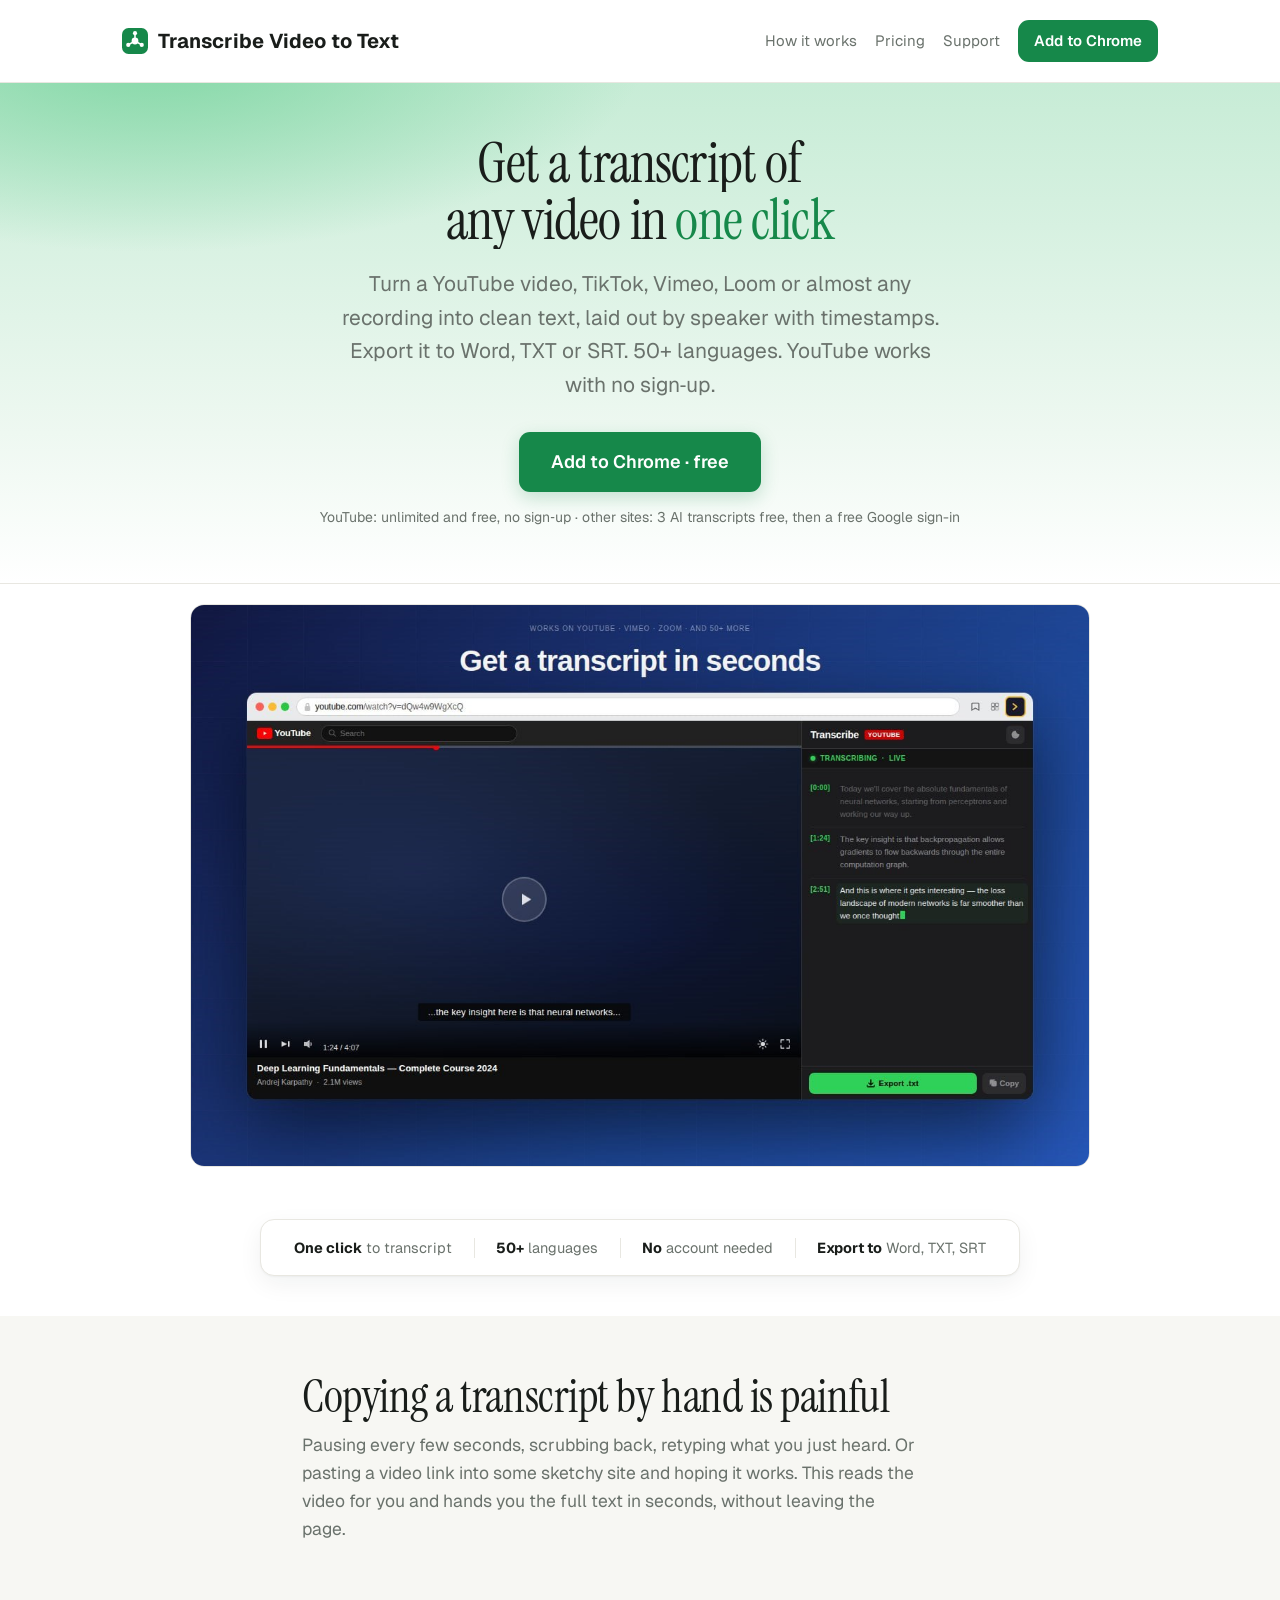
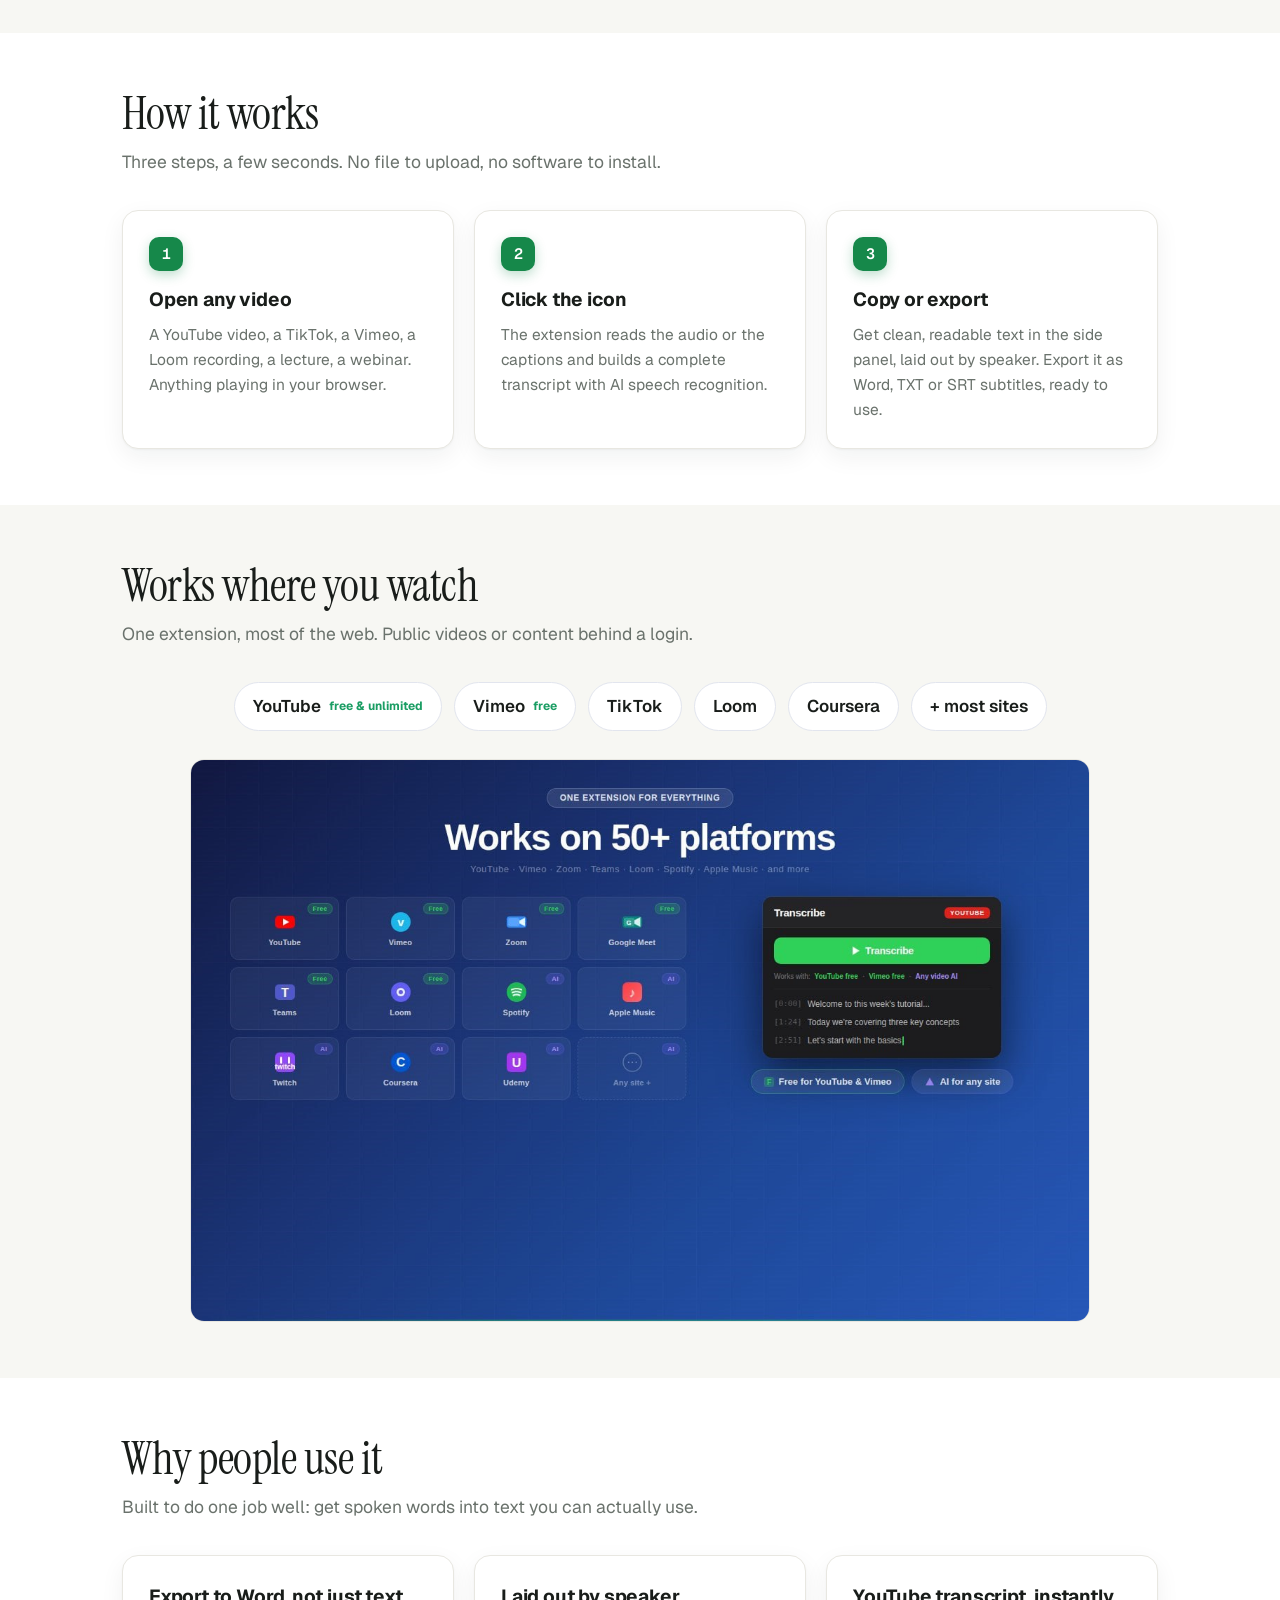
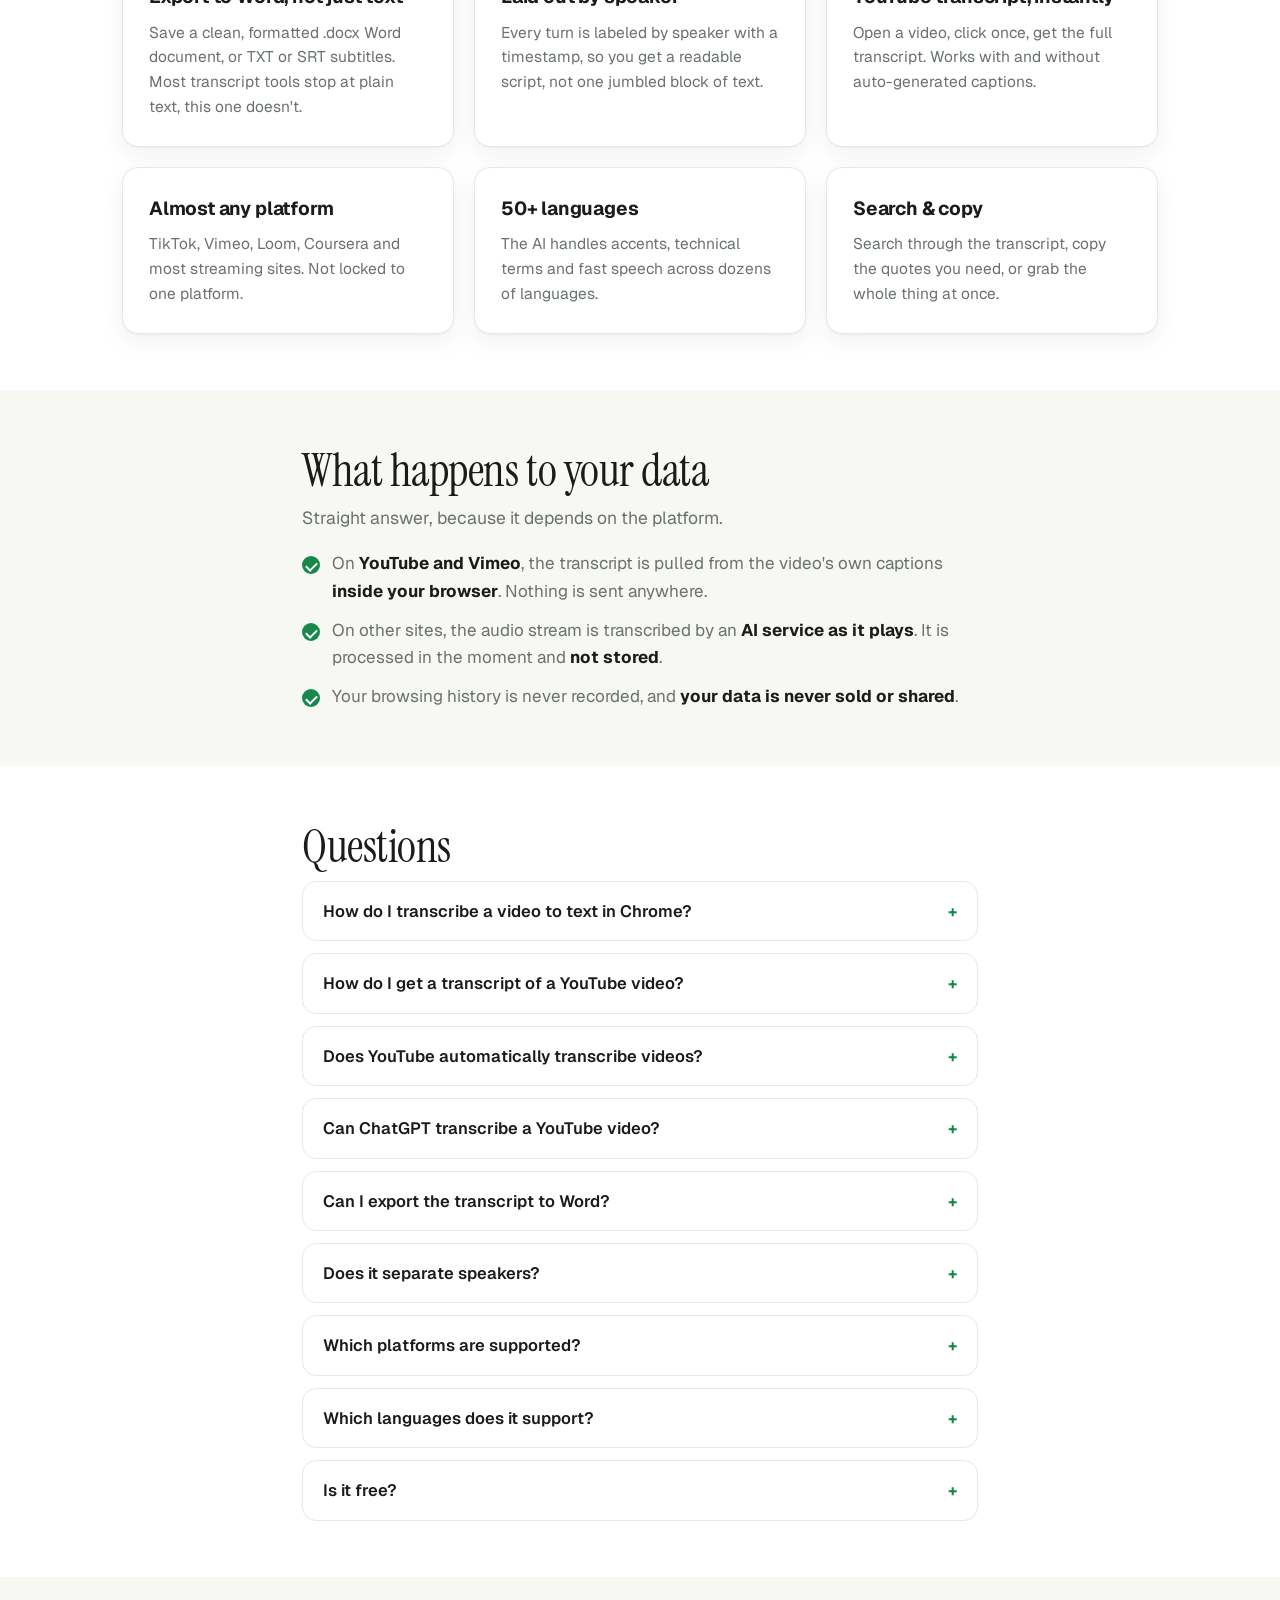
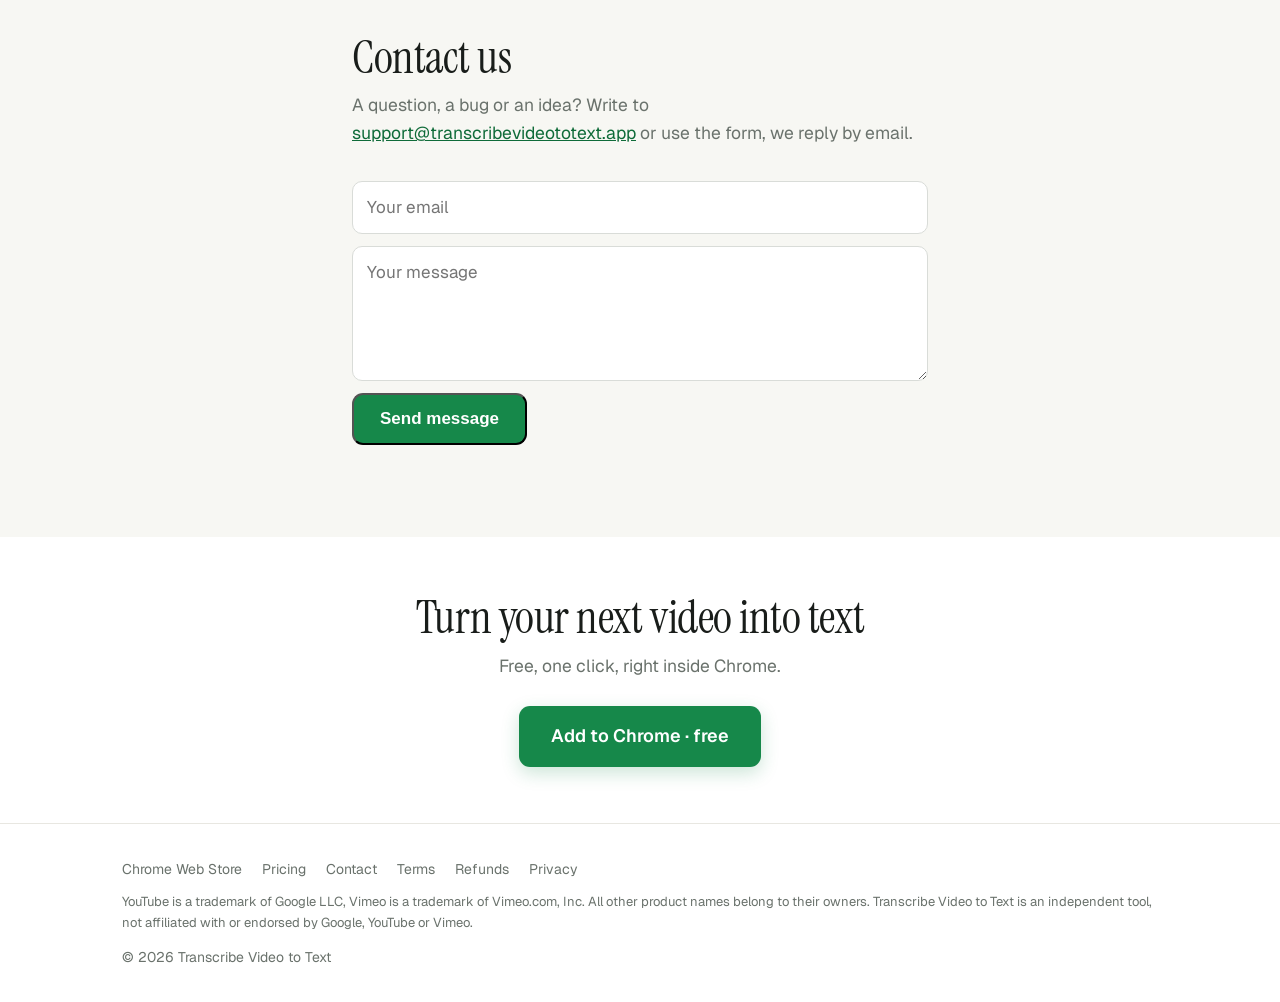
==== commit 76c7a491: "[agent] feat: почта продукта support@transcribevideototext.app вместо team@devexthub.com Co-Authored" ====
--- a/index.html
+++ b/index.html
@@ -207,7 +207,7 @@
   <section class="section soft reveal" id="contact">
     <div class="wrap contact">
       <h2>Contact us</h2>
-      <p class="lead">A question, a bug or an idea? Write to <a href="mailto:team@devexthub.com">team@devexthub.com</a> or use the form, we reply by email.</p>
+      <p class="lead">A question, a bug or an idea? Write to <a href="mailto:support@transcribevideototext.app">support@transcribevideototext.app</a> or use the form, we reply by email.</p>
       <form id="contactForm" novalidate>
         <input type="email" name="email" placeholder="Your email" autocomplete="email" required>
         <textarea name="message" rows="4" placeholder="Your message" required></textarea>
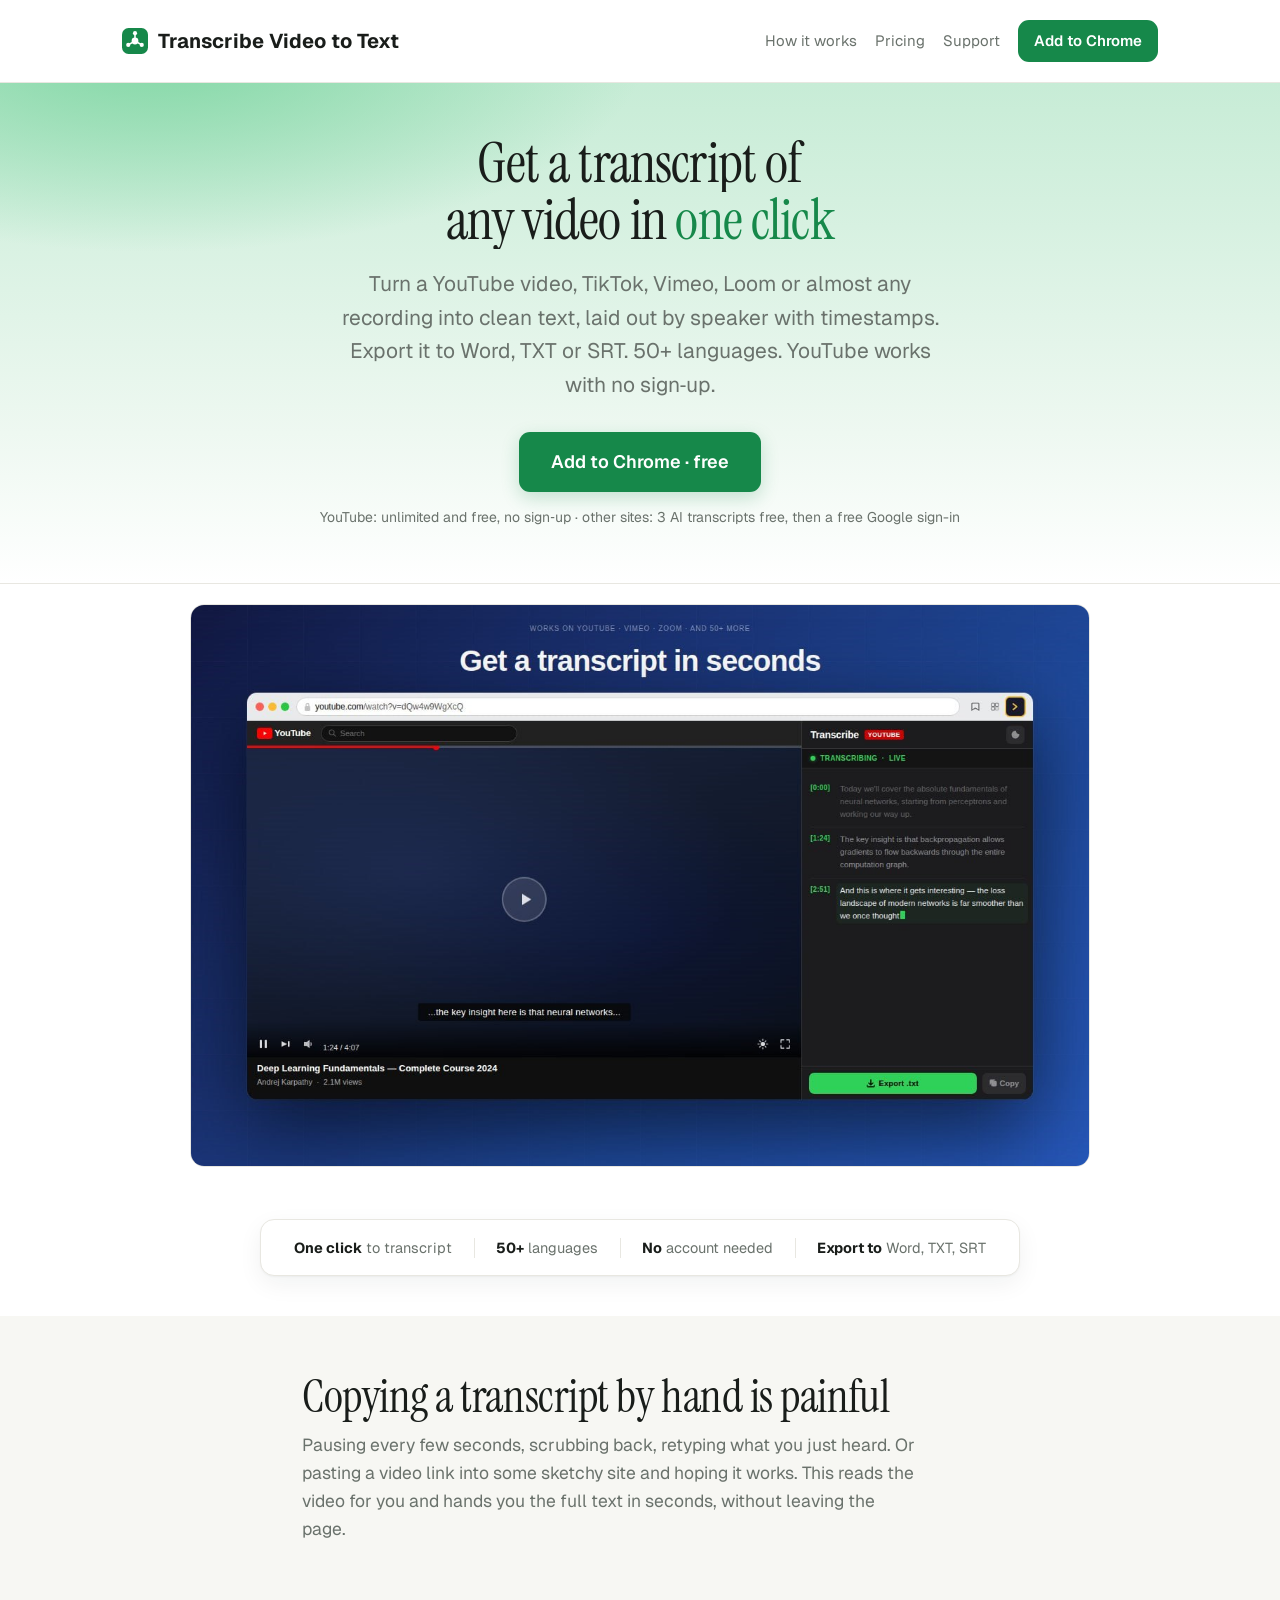
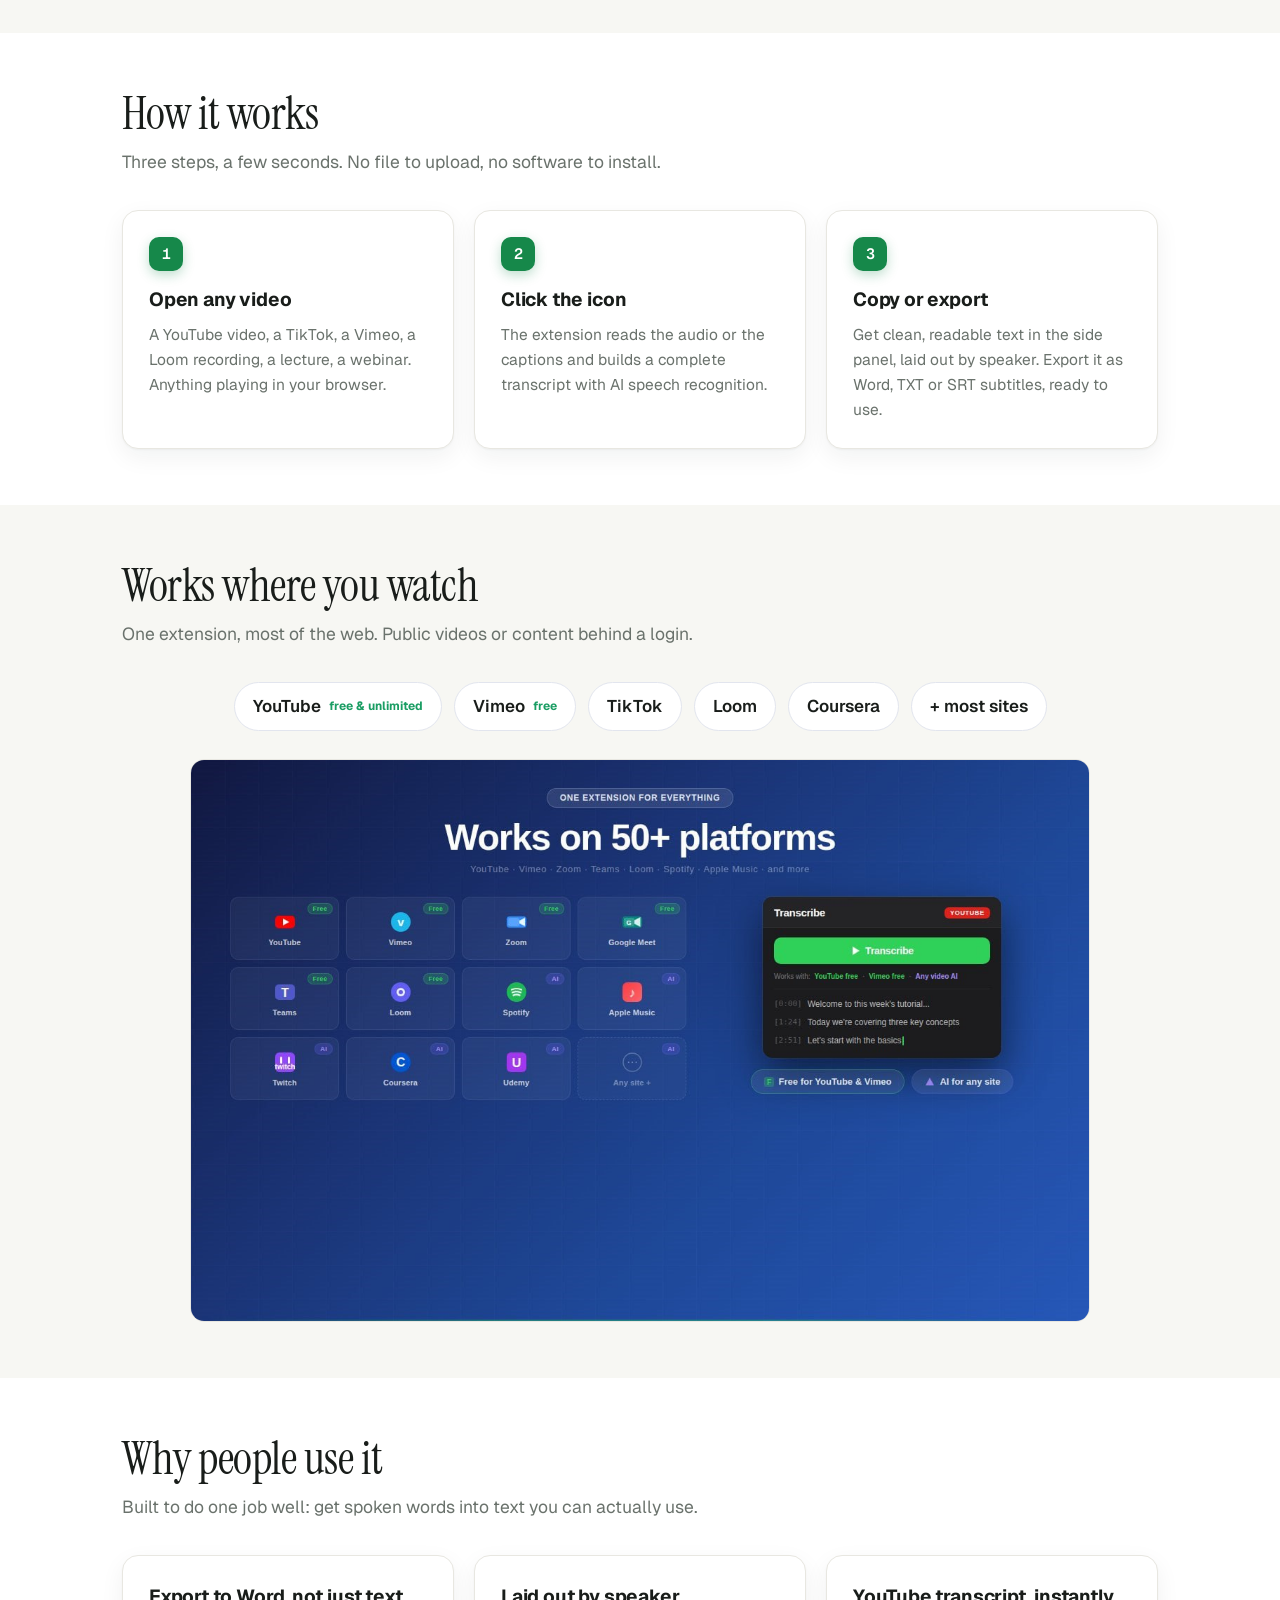
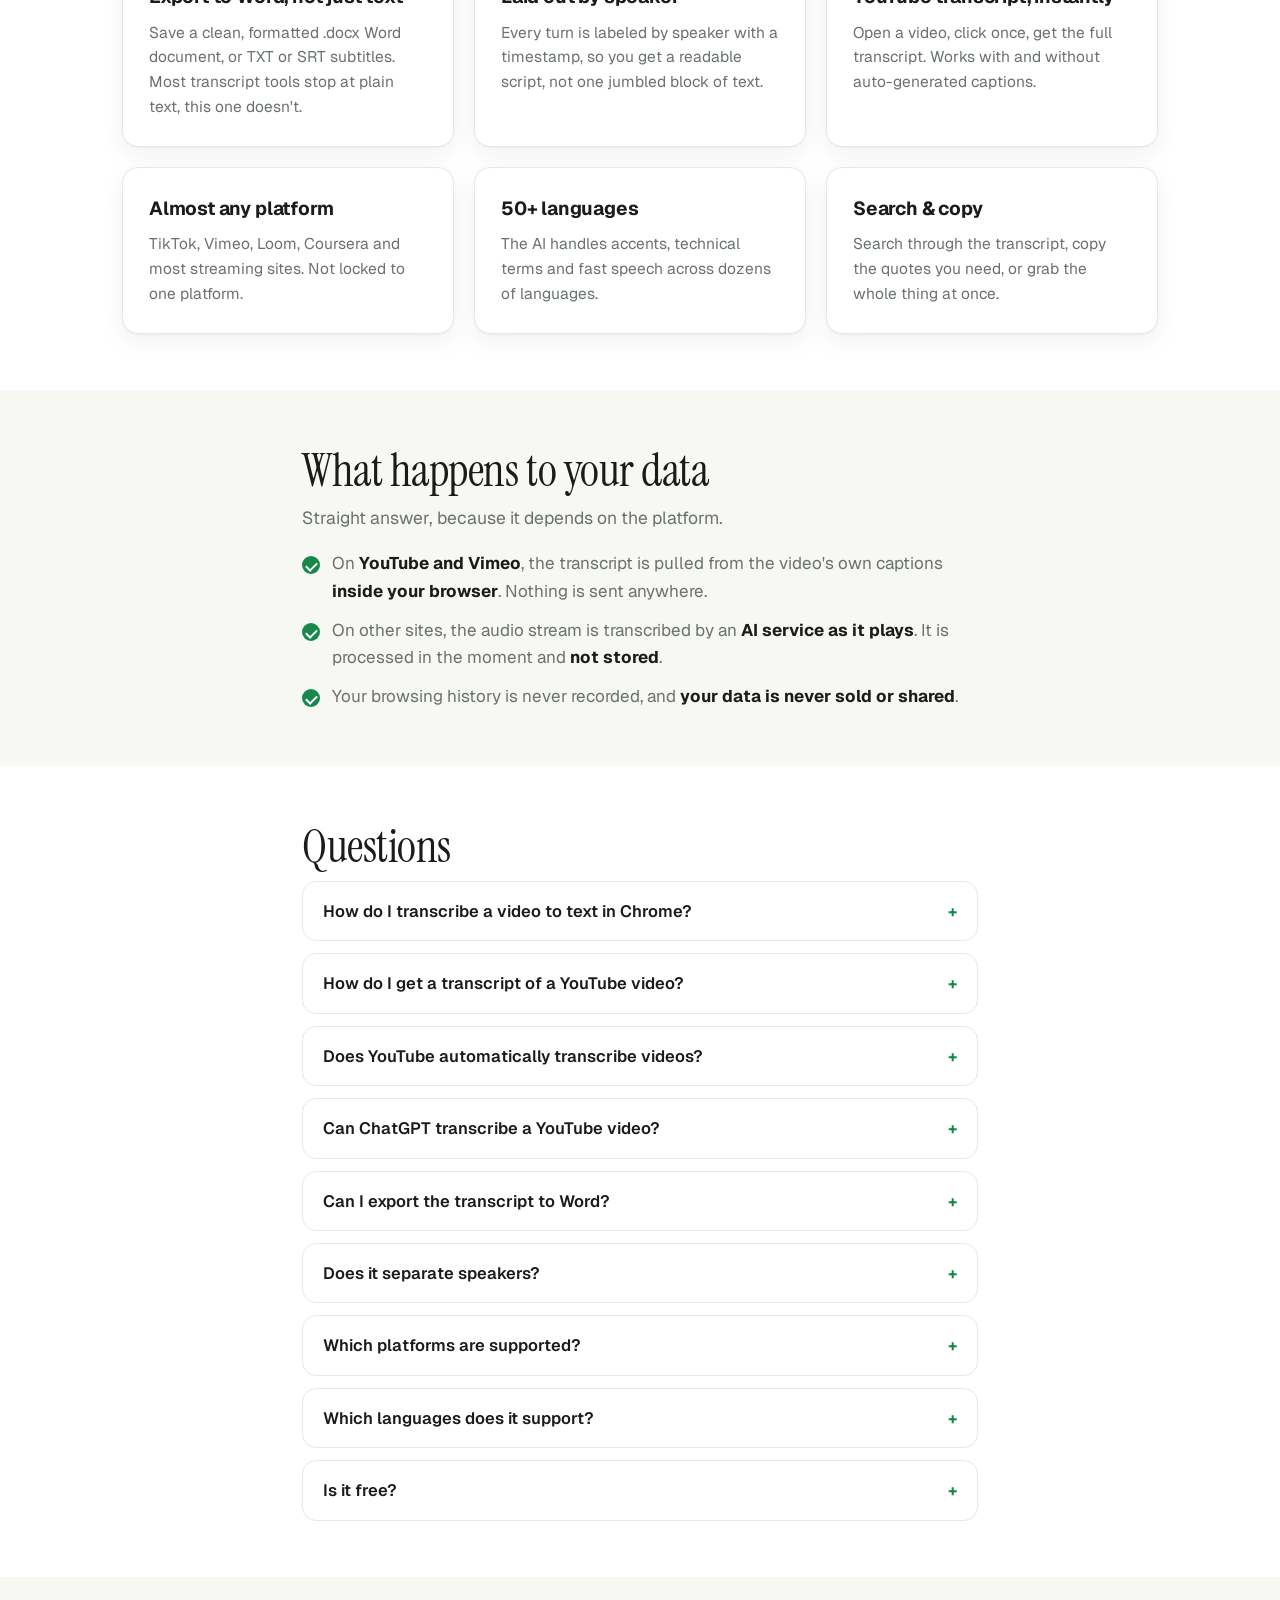
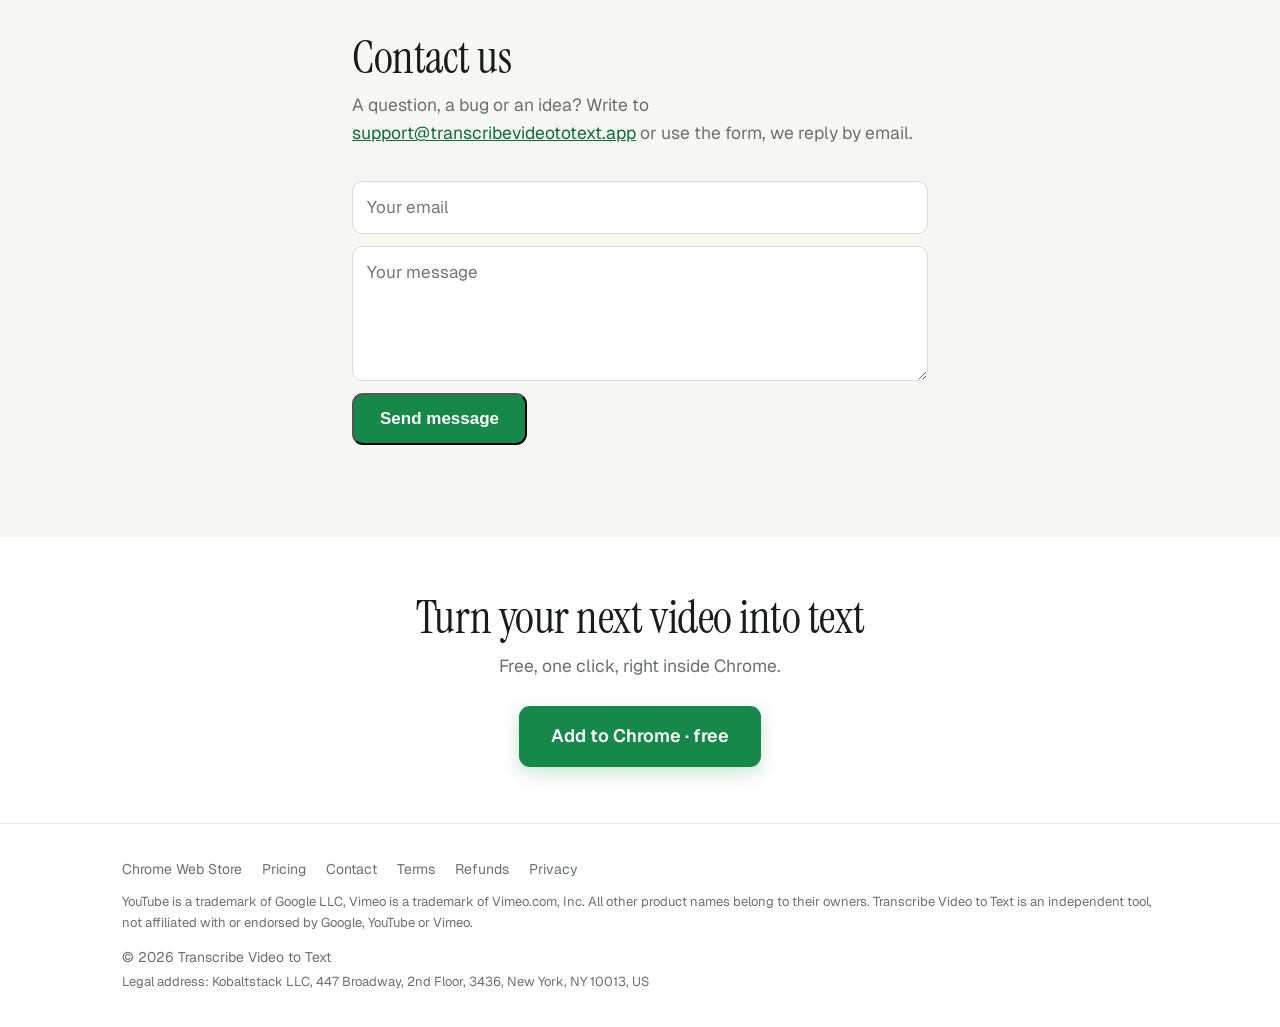
==== commit 8eeafa54: "[agent] feat: юр. адрес Kobaltstack LLC в подвале всех страниц + Terms/Privacy (модерация monetize) " ====
--- a/index.html
+++ b/index.html
@@ -239,6 +239,7 @@
     <a href="/privacy-policy/">Privacy</a>
     <span style="display:block;margin-top:12px;font-size:13px;">YouTube is a trademark of Google LLC, Vimeo is a trademark of Vimeo.com, Inc. All other product names belong to their owners. Transcribe Video to Text is an independent tool, not affiliated with or endorsed by Google, YouTube or Vimeo.</span>
     <span style="display:block;margin-top:12px;">&copy; 2026 Transcribe Video to Text</span>
+    <span style="display:block;margin-top:4px;font-size:13px;">Legal address: Kobaltstack LLC, 447 Broadway, 2nd Floor, 3436, New York, NY 10013, US</span>
   </div>
 </footer>
 
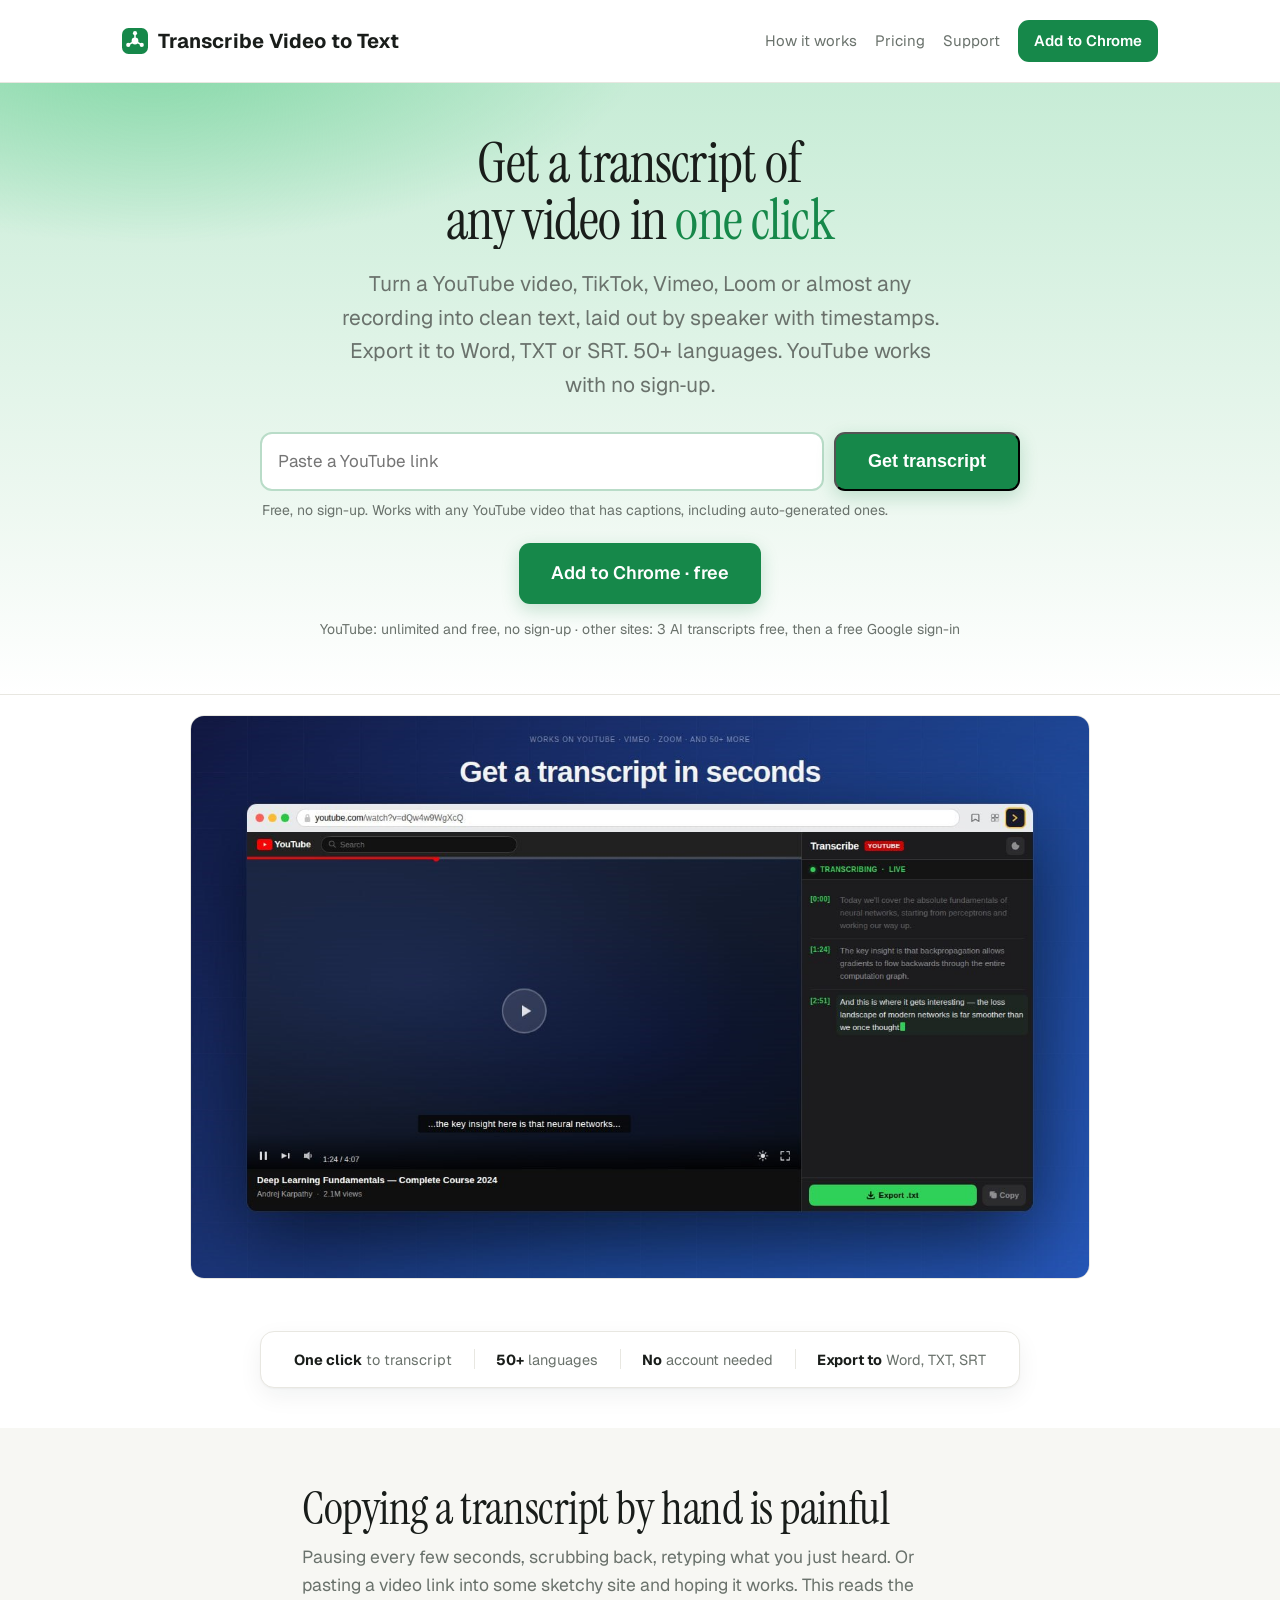
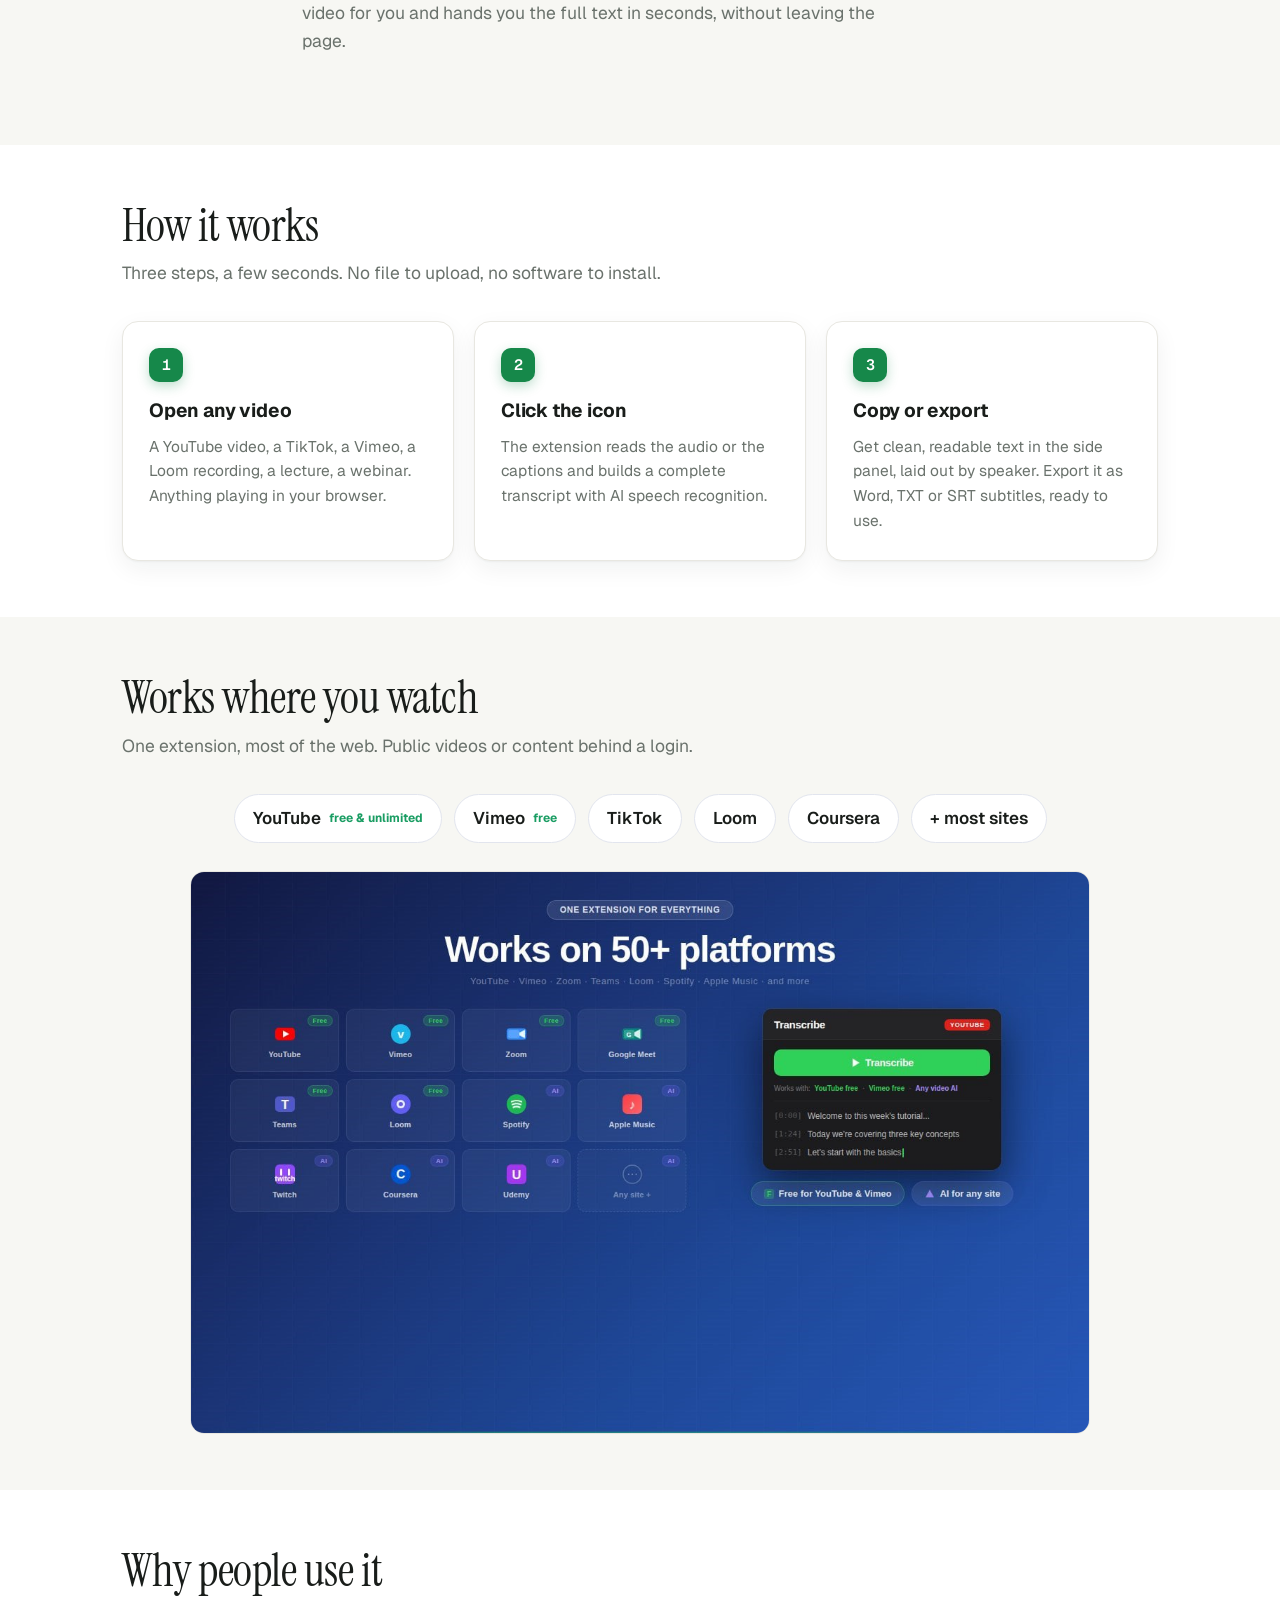
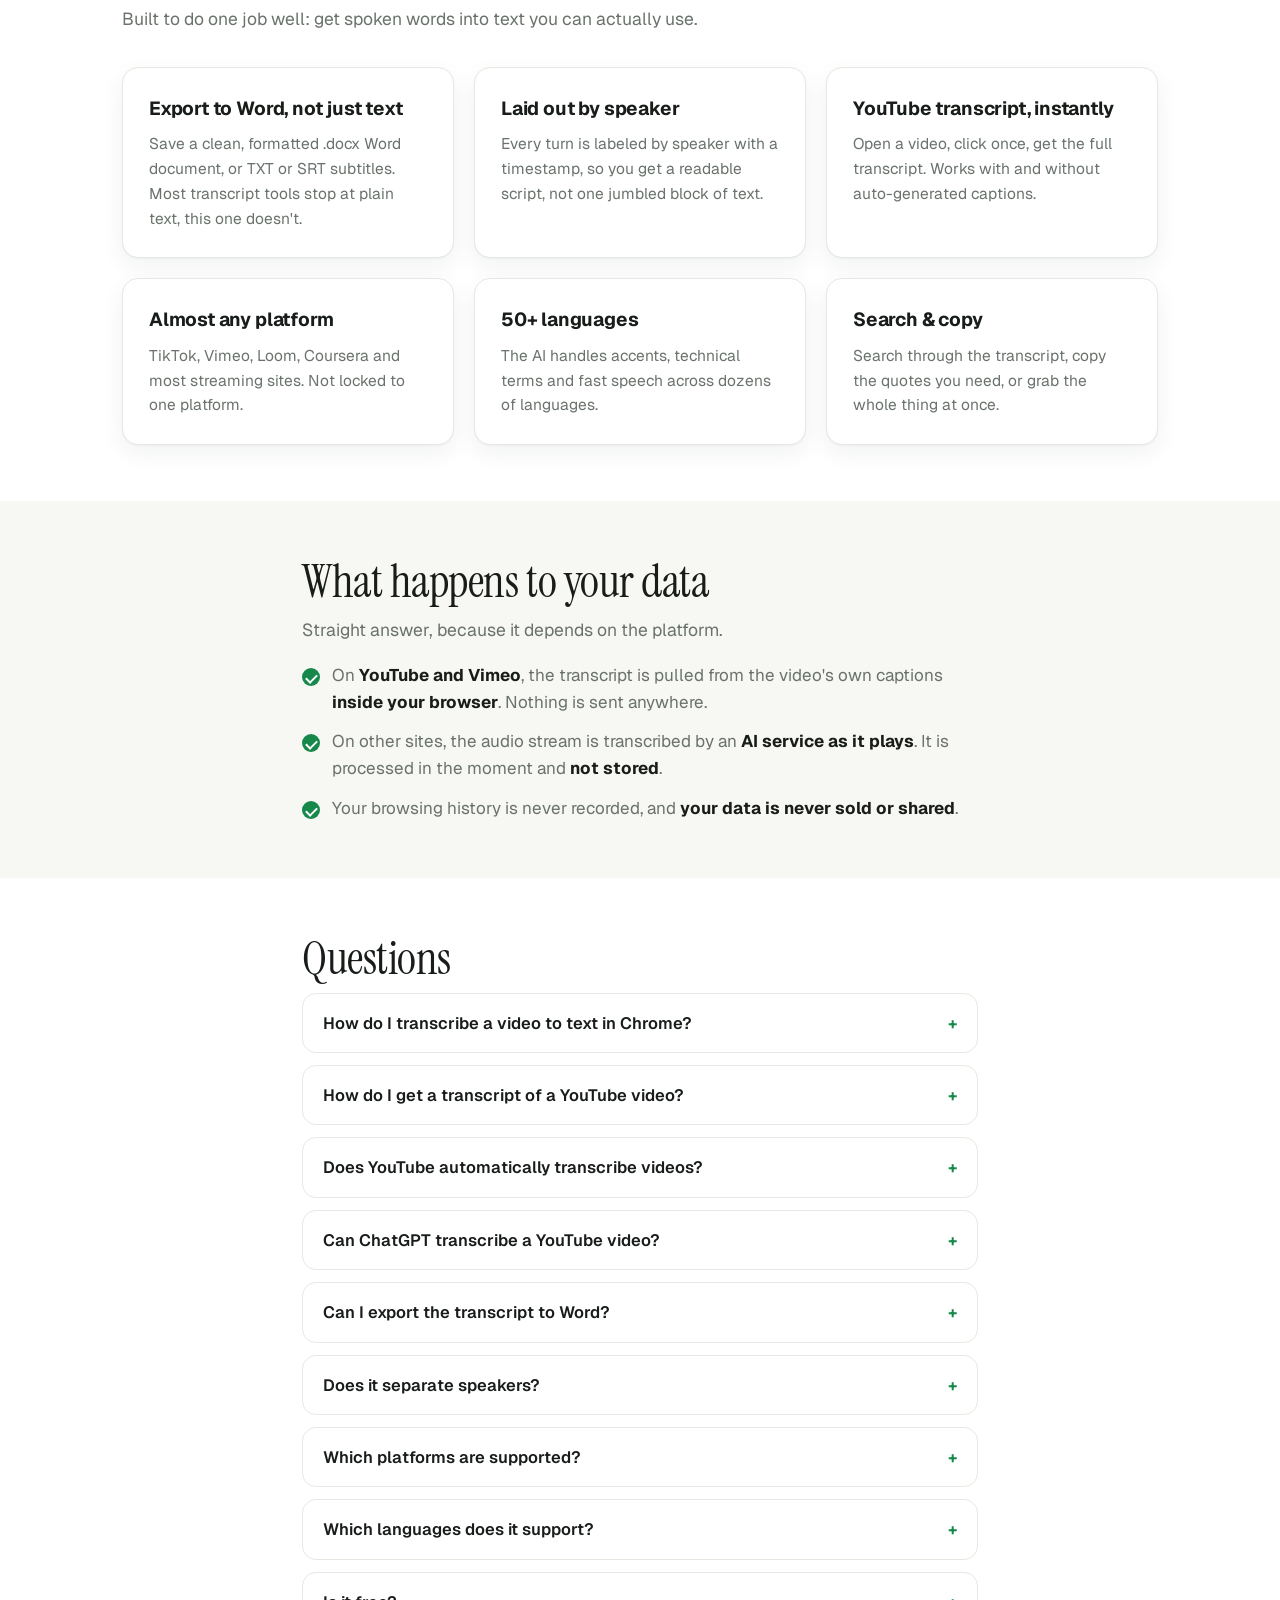
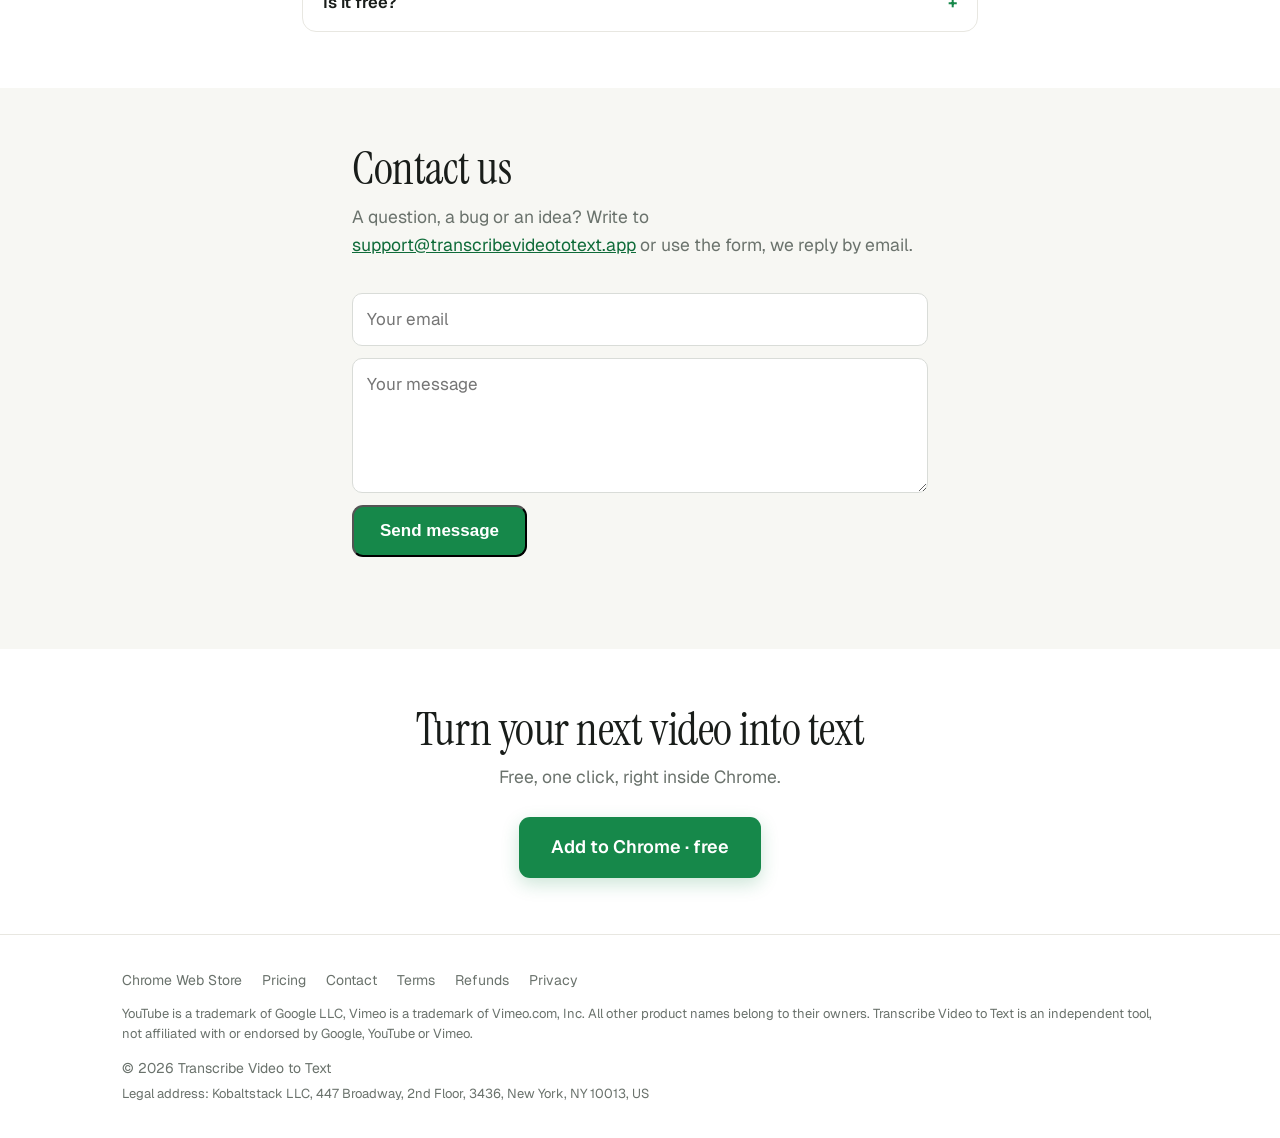
==== commit f587cf66: "[agent] feat: главная — виджет YouTube-транскрипта (ссылка → текст, .txt/.srt), canonical на себя, s" ====
--- a/index.html
+++ b/index.html
@@ -2,13 +2,18 @@
 <html lang="en">
 <head>
 <meta charset="utf-8">
+<script>
+// 20.10: после оплаты Freemius уводит на главную (адрес возврата в их кабинете не настроен, ждём monetize):
+// пришли с кассы = сразу в кабинет, там «оплата прошла, тариф включается». Остальных не трогаем.
+if (/^https:\/\/checkout\.freemius\.com\//.test(document.referrer)) location.replace('/app/?billing=success');
+</script>
 <link rel="icon" href="/assets/logo-mark.svg" type="image/svg+xml">
 <link rel="icon" href="/assets/logo-mark-32.png" sizes="32x32" type="image/png">
 <link rel="apple-touch-icon" href="/assets/logo-mark-180.png">
 <meta name="viewport" content="width=device-width, initial-scale=1">
 <title>YouTube Transcript & Video to Text, free Chrome extension</title>
 <meta name="description" content="Get a YouTube transcript or turn any video into text in one click. Clean speaker-by-speaker layout with timestamps, export to Word, TXT or SRT. Works on YouTube, TikTok, Vimeo, Loom and most sites. 50+ languages, YouTube with no sign-up.">
-<link rel="canonical" href="https://www.devexthub.com/transcribe-video-to-text/">
+<link rel="canonical" href="https://transcribevideototext.app/">
 <script type="application/ld+json">
 {"@context":"https://schema.org","@type":"SoftwareApplication","name":"Transcribe Video to Text","applicationCategory":"UtilitiesApplication","operatingSystem":"Chrome","url":"https://transcribevideototext.app/","downloadUrl":"https://chromewebstore.google.com/detail/mgblgaahjeahphiahfakjiabnheanbhj","offers":{"@type":"Offer","price":"0","priceCurrency":"USD"}}
 </script>
@@ -27,6 +32,19 @@
 .contact .hp { position: absolute; left: -9999px; width: 1px; height: 1px; }
 .contact-status { margin: 0; min-height: 1.4em; }
 .contact-status.err { color: #b42318; }
+.hero { padding-left: 22px; padding-right: 22px; }
+.yt-tool { max-width: 760px; margin: 26px auto 22px; text-align: left; }
+.yt-form { display: flex; gap: 10px; flex-wrap: wrap; }
+.yt-form input { flex: 1 1 320px; font: inherit; font-size: 17px; padding: 14px 16px; border: 2px solid #b9dcc8; border-radius: 12px; background: #fff; min-width: 0; }
+.yt-form input:focus { border-color: var(--green); outline: none; }
+.yt-hint { margin: 8px 2px 0; color: var(--muted); font-size: 14px; }
+.yt-box { margin-top: 16px; border: 1px solid var(--line); border-radius: 16px; padding: 22px; background: var(--bg); box-shadow: var(--shadow-card); }
+.yt-box h3 { margin: 0 0 4px; font-size: 19px; }
+.yt-box p { margin: 0 0 14px; color: var(--muted); font-size: 15.5px; }
+.yt-row { display: flex; gap: 10px; flex-wrap: wrap; align-items: center; }
+#yt-text { width: 100%; min-height: 260px; box-sizing: border-box; margin: 10px 0 14px; padding: 12px; border: 1px solid var(--line); border-radius: 10px; font: inherit; font-size: 15px; line-height: 1.55; color: var(--ink); background: var(--bg-soft); resize: vertical; }
+.yt-stamps { color: var(--muted); font-size: 15px; display: inline-flex; gap: 6px; align-items: center; }
+.yt-ext { margin: 18px 0 0; padding-top: 16px; border-top: 1px solid var(--line); }
 </style>
 <script defer src="https://api.devexthub.com:8443/u/script.js" data-website-id="9cd8ea39-4803-4558-82cb-4821a96e581d" data-host-url="https://api.devexthub.com:8443/u" data-domains="transcribevideototext.app"></script>
 </head>
@@ -44,10 +62,49 @@
 </header>
 
 <main>
-  <section class="hero-band reveal">
+  <section class="hero-band">
    <div class="hero wrap">
     <h1><span class="fx-line"><span class="fx-w" style="--i:0">Get</span> <span class="fx-w" style="--i:1">a</span> <span class="fx-w" style="--i:2">transcript</span> <span class="fx-w" style="--i:3">of</span></span><span class="fx-line"><span class="fx-w" style="--i:4">any</span> <span class="fx-w" style="--i:5">video</span> <span class="fx-w" style="--i:6">in</span> <span class="fx-w arrow" style="--i:7">one&nbsp;click</span></span></h1>
     <p class="sub">Turn a YouTube video, TikTok, Vimeo, Loom or almost any recording into clean text, laid out by speaker with timestamps. Export it to Word, TXT or SRT. 50+ languages. YouTube works with no&nbsp;sign&#8209;up.</p>
+    <div class="yt-tool" id="try">
+      <form class="yt-form" id="yt-form">
+        <input id="yt-url" type="text" inputmode="url" autocomplete="off" placeholder="Paste a YouTube link" aria-label="YouTube video link">
+        <button class="btn btn-lg" type="submit">Get transcript</button>
+      </form>
+      <p class="yt-hint">Free, no sign-up. Works with any YouTube video that has captions, including auto-generated ones.</p>
+
+      <div id="yt-busy" class="yt-box" hidden>
+        <h3>Getting the transcript&hellip;</h3>
+        <p>Usually a few seconds.</p>
+      </div>
+
+      <div id="yt-done" class="yt-box" hidden>
+        <h3 id="yt-title"></h3>
+        <p id="yt-meta"></p>
+        <label class="yt-stamps"><input type="checkbox" id="yt-stamps"> Timestamps</label>
+        <textarea id="yt-text" spellcheck="false" aria-label="Transcript"></textarea>
+        <div class="yt-row">
+          <button type="button" class="btn" id="yt-copy">Copy</button>
+          <button type="button" class="btn btn-ghost" id="yt-txt">Download .txt</button>
+          <button type="button" class="btn btn-ghost" id="yt-srt">Download .srt</button>
+        </div>
+        <div class="yt-ext">
+          <p>Need a video without captions, a course behind a login, Vimeo or a meeting recording? The free Chrome extension transcribes the audio of any tab with AI, and exports to Word.</p>
+          <a class="btn store-link" href="https://chromewebstore.google.com/detail/mgblgaahjeahphiahfakjiabnheanbhj?utm_content=yt-widget" data-umami-event="store-click" data-umami-event-ext="transcribe" data-umami-event-place="yt-widget">Add to Chrome &middot; free</a>
+        </div>
+      </div>
+
+      <div id="yt-none" class="yt-box" hidden>
+        <h3>This video has no captions</h3>
+        <p>There is no text to grab yet. Our free Chrome extension can transcribe it with AI while it plays: open the video, click the icon, press Transcribe.</p>
+        <a class="btn store-link" href="https://chromewebstore.google.com/detail/mgblgaahjeahphiahfakjiabnheanbhj?utm_content=yt-no-captions" data-umami-event="store-click" data-umami-event-ext="transcribe" data-umami-event-place="yt-no-captions">Add to Chrome &middot; free</a>
+      </div>
+
+      <div id="yt-error" class="yt-box" hidden>
+        <h3>That didn't work</h3>
+        <p id="yt-error-text"></p>
+      </div>
+    </div>
     <div class="cta-row">
       <a class="btn btn-lg store-link" href="https://chromewebstore.google.com/detail/mgblgaahjeahphiahfakjiabnheanbhj" data-umami-event="store-click" data-umami-event-ext="transcribe">Add to Chrome &middot; free</a>
     </div>
@@ -243,6 +300,7 @@
   </div>
 </footer>
 
+<script type="module" src="/assets/yt/tool.js"></script>
 <script>
 // Add UTM tags to every Chrome Web Store link so installs show up
 // as "tvt_site" in the CWS developer dashboard sources.
@@ -260,7 +318,8 @@
   document.querySelectorAll(".reveal").forEach(function (el) { io.observe(el); });
   // Show floating CTA once the hero button is scrolled out of view
   var floatCta = document.querySelector(".sticky-cta");
-  var hero = document.querySelector(".hero .cta-row");
+  // 29.10: следим за всем hero, а не за кнопкой: результат виджета лежит в hero, плашка не должна его закрывать.
+  var hero = document.querySelector(".hero");
   if (floatCta && hero && "IntersectionObserver" in window) {
     new IntersectionObserver(function (entries) {
       floatCta.classList.toggle("show", !entries[0].isIntersecting);
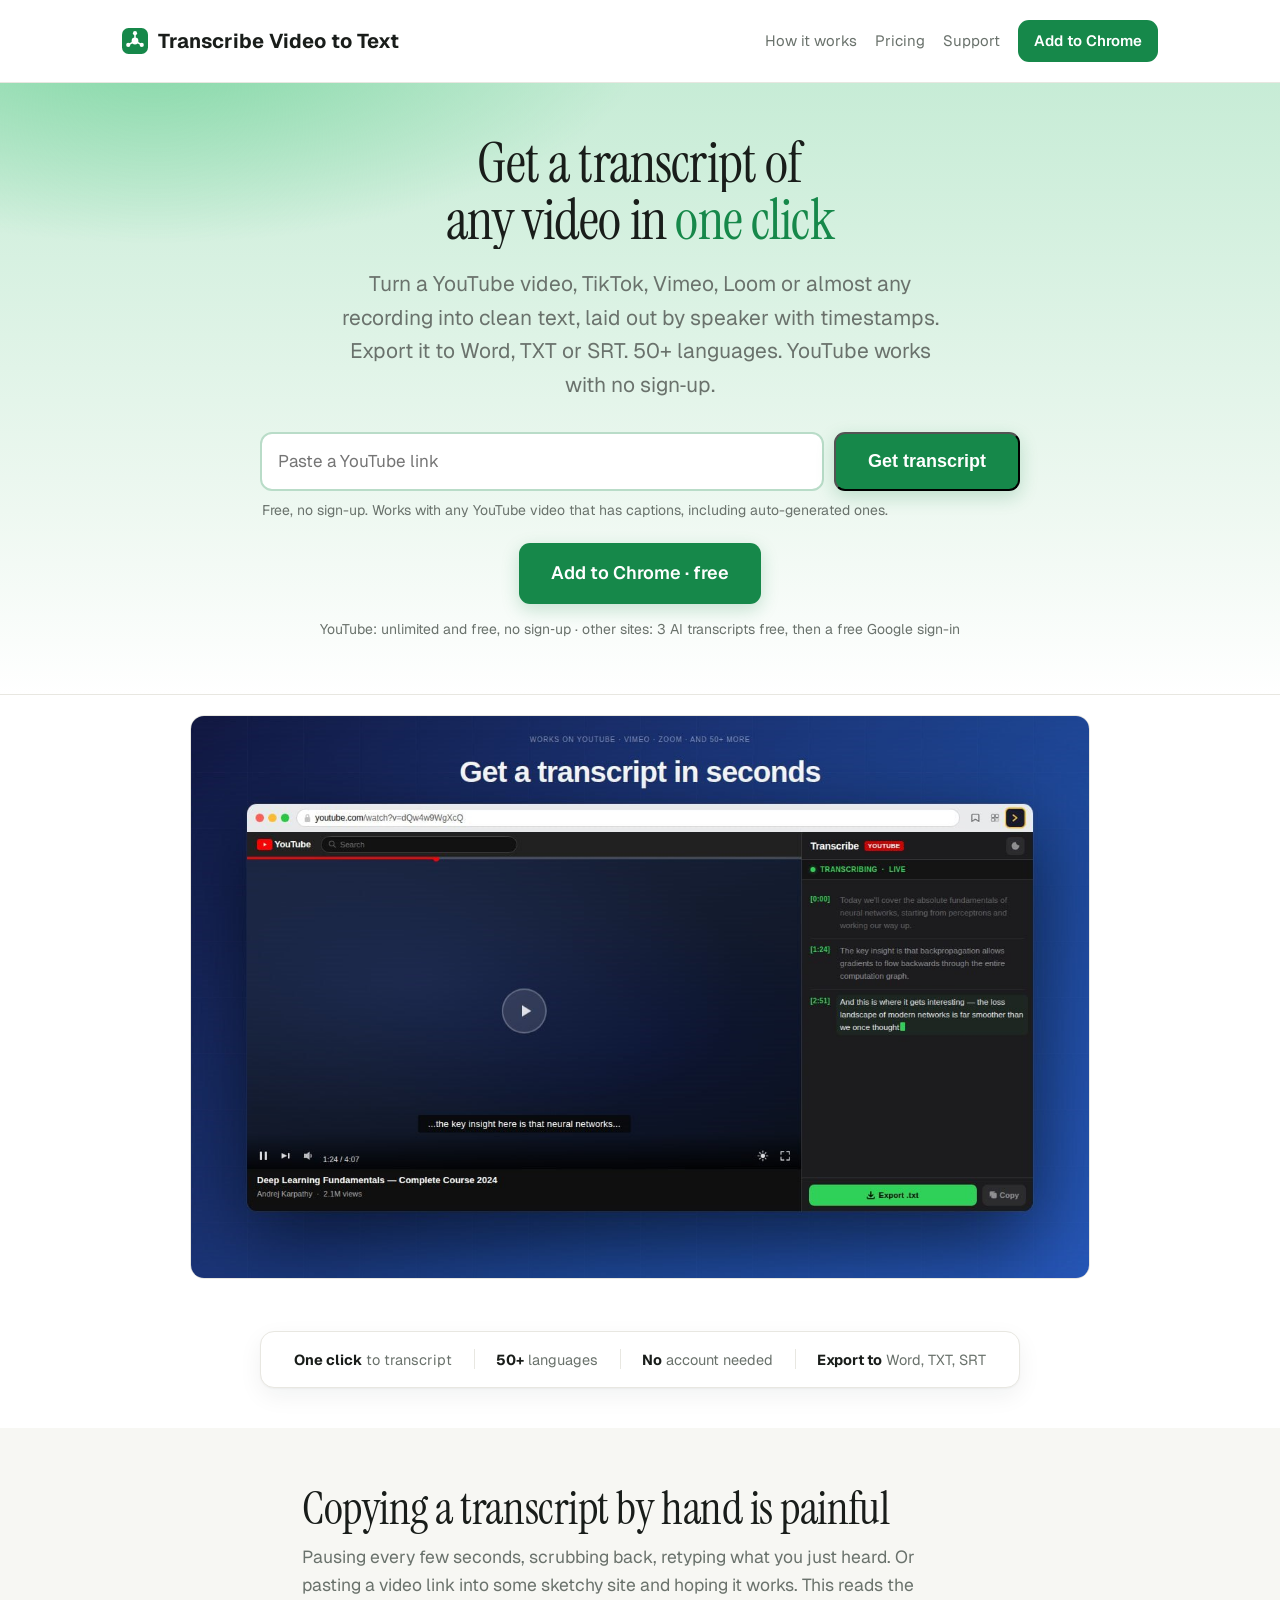
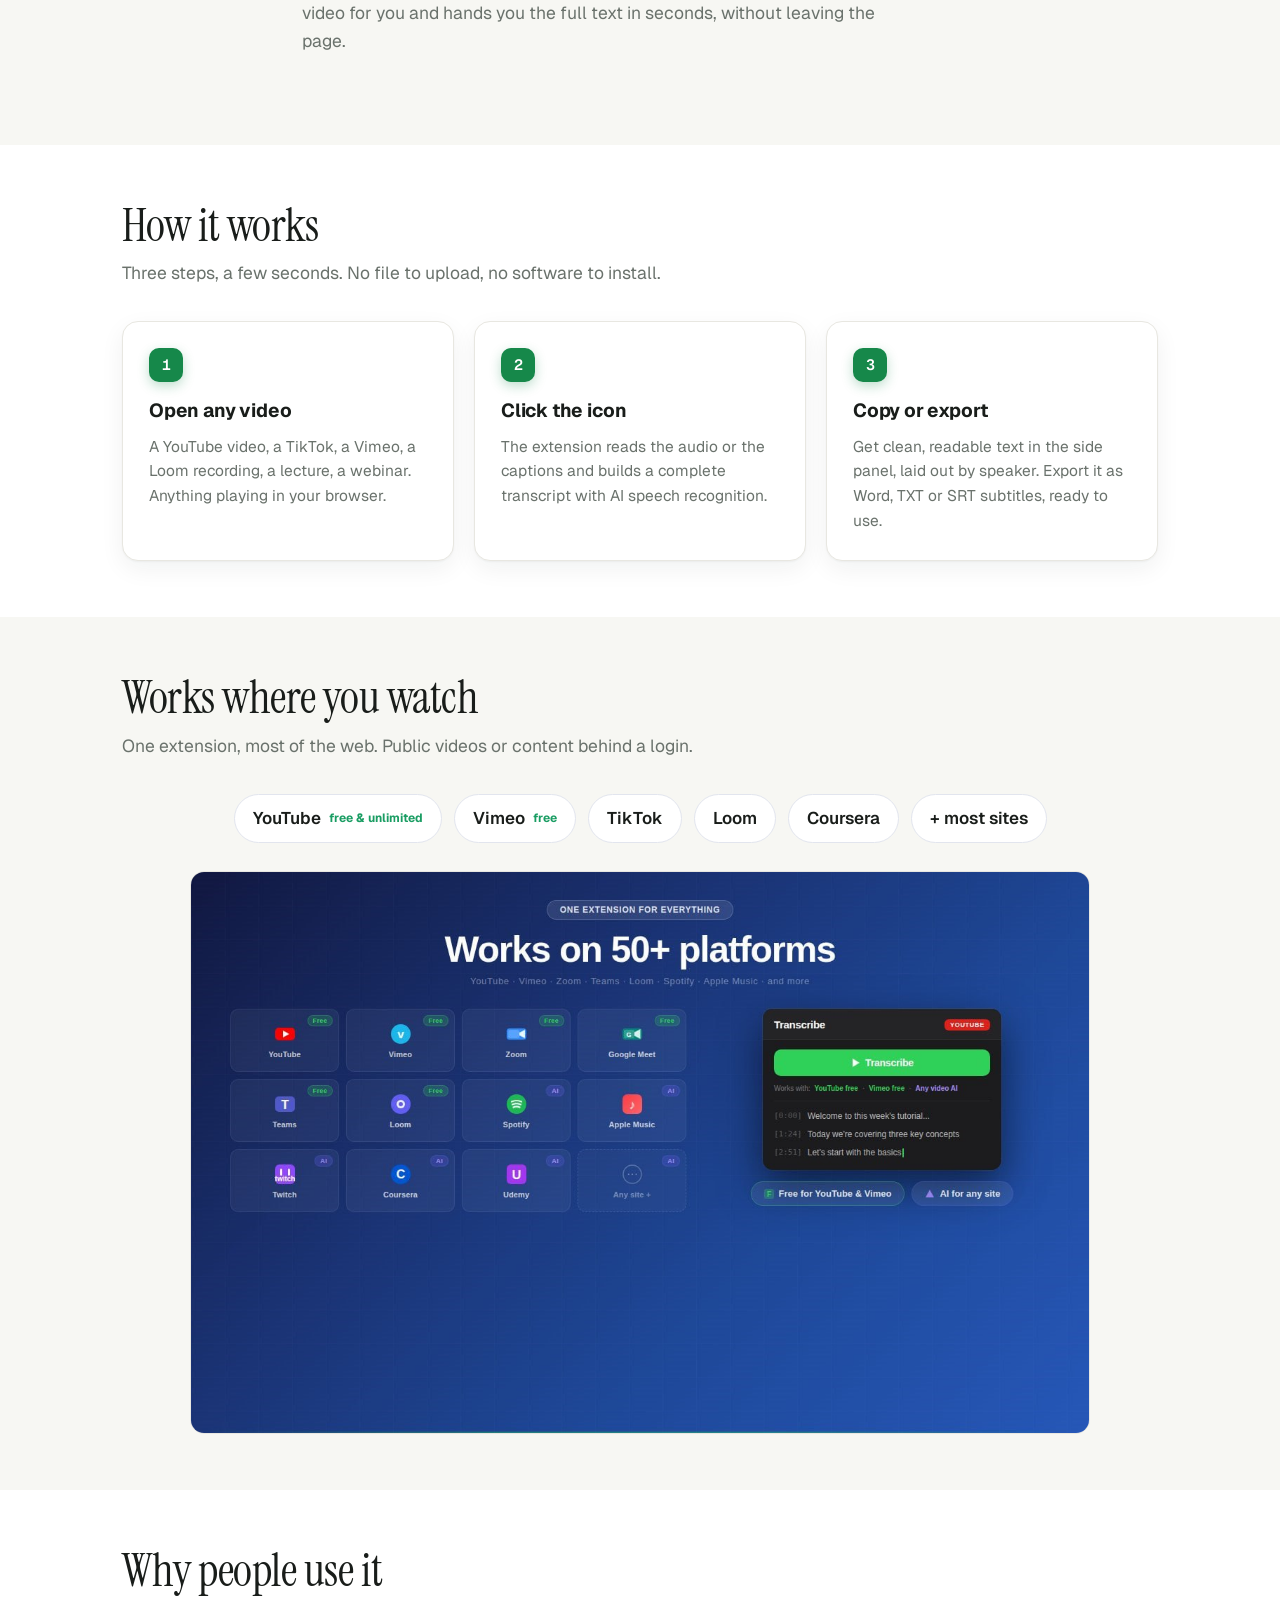
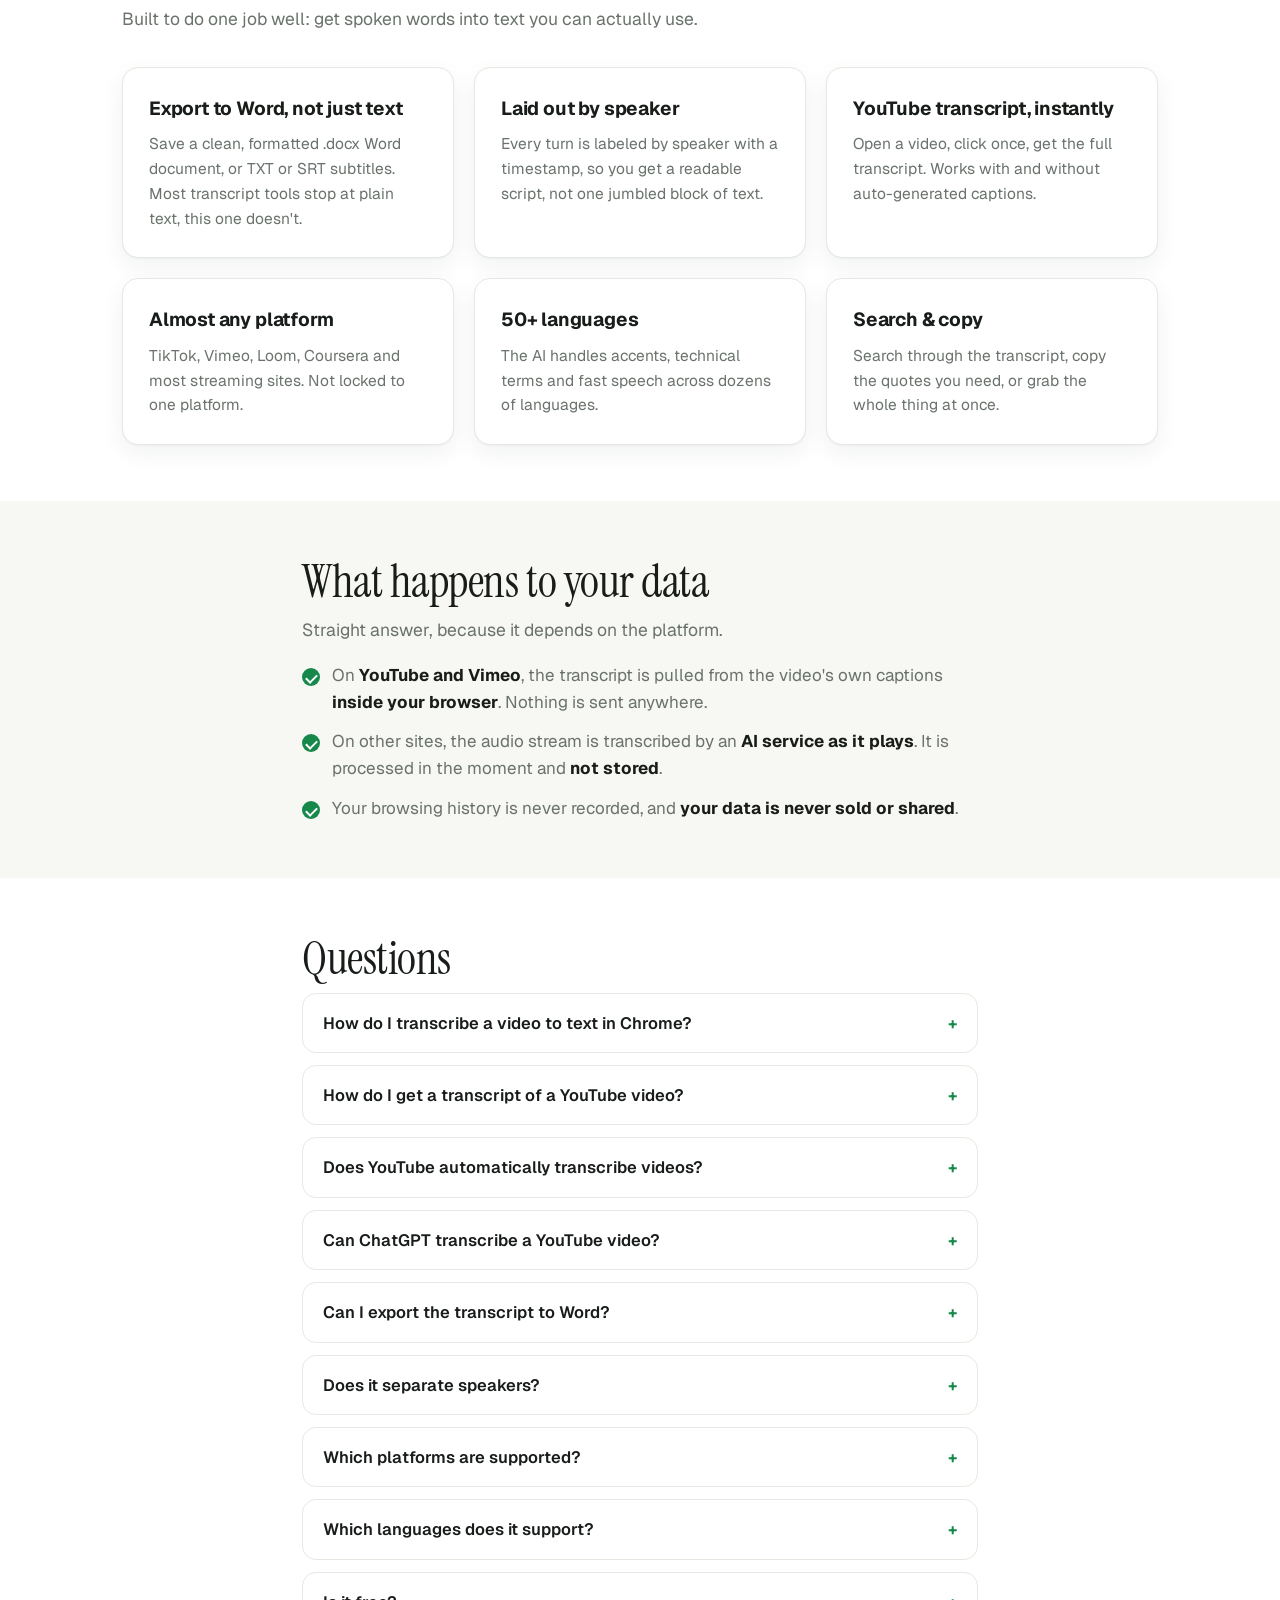
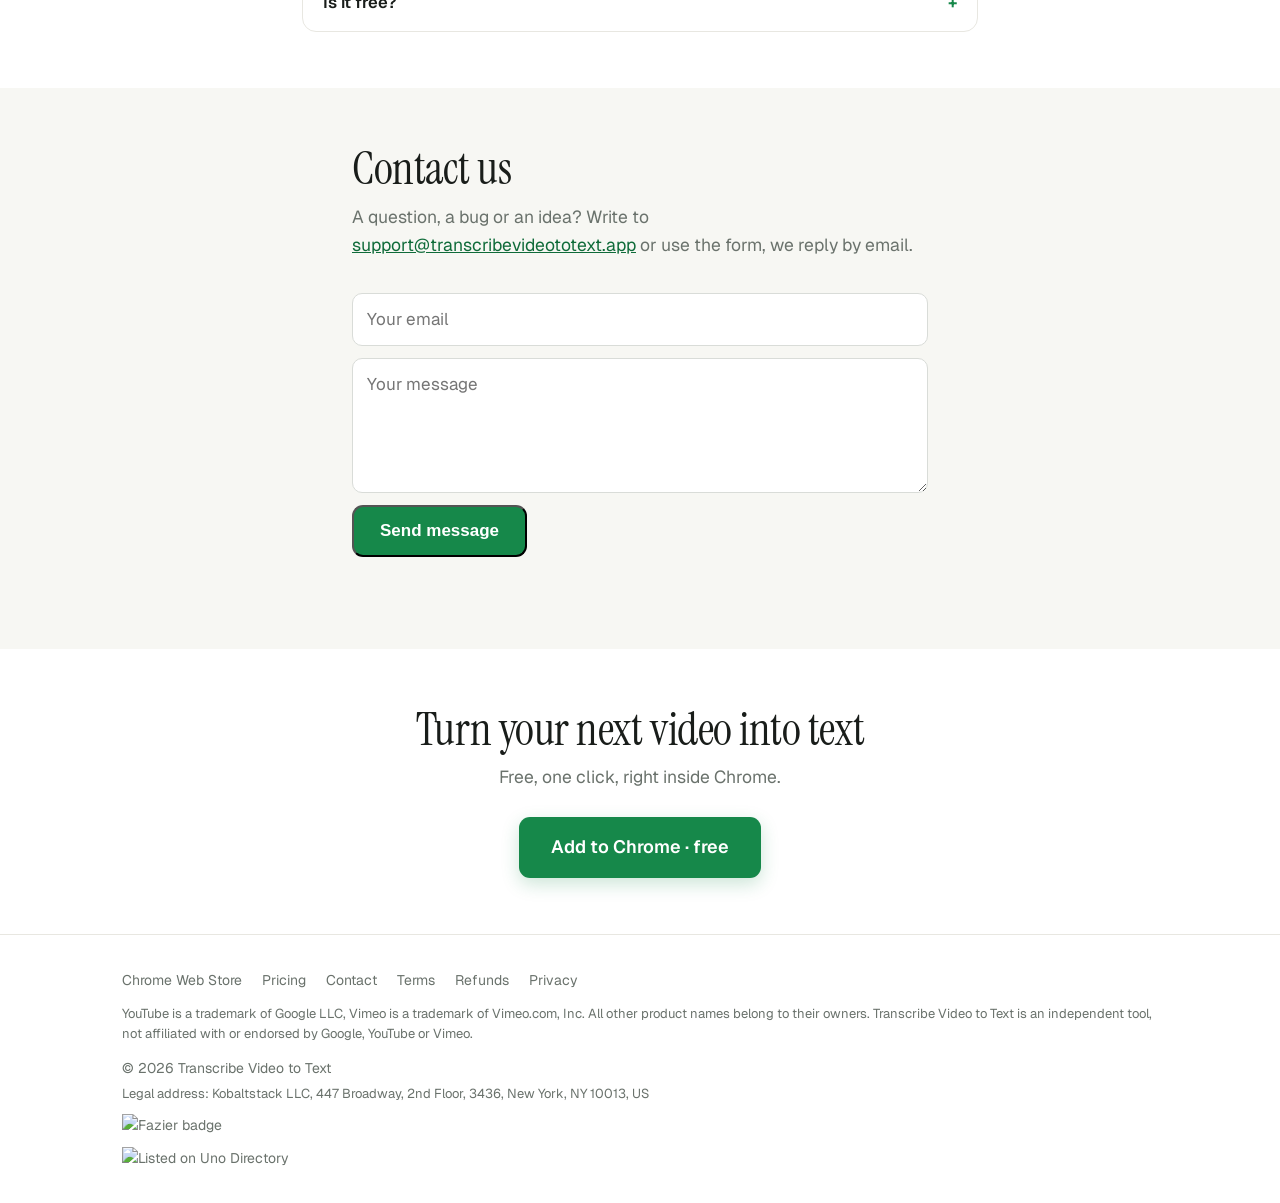
==== commit 28a97060: "[agent] feat: бейджи Fazier и Uno в подвале главной (TVT-листинги переходят на этот домен) Co-Author" ====
--- a/index.html
+++ b/index.html
@@ -297,6 +297,8 @@
     <span style="display:block;margin-top:12px;font-size:13px;">YouTube is a trademark of Google LLC, Vimeo is a trademark of Vimeo.com, Inc. All other product names belong to their owners. Transcribe Video to Text is an independent tool, not affiliated with or endorsed by Google, YouTube or Vimeo.</span>
     <span style="display:block;margin-top:12px;">&copy; 2026 Transcribe Video to Text</span>
     <span style="display:block;margin-top:4px;font-size:13px;">Legal address: Kobaltstack LLC, 447 Broadway, 2nd Floor, 3436, New York, NY 10013, US</span>
+    <span style="display:block;margin-top:10px;"><a href="https://fazier.com" target="_blank"><img src="https://fazier.com/api/v1//public/badges/launch_badges.svg?badge_type=featured&theme=neutral" width=250 alt="Fazier badge" /></a></span>
+    <span style="display:block;margin-top:10px;"><a href="https://uno.directory" target="_blank" rel="noopener"><img src="https://uno.directory/uno-directory.svg" alt="Listed on Uno Directory" width="120" height="30" /></a></span>
   </div>
 </footer>
 
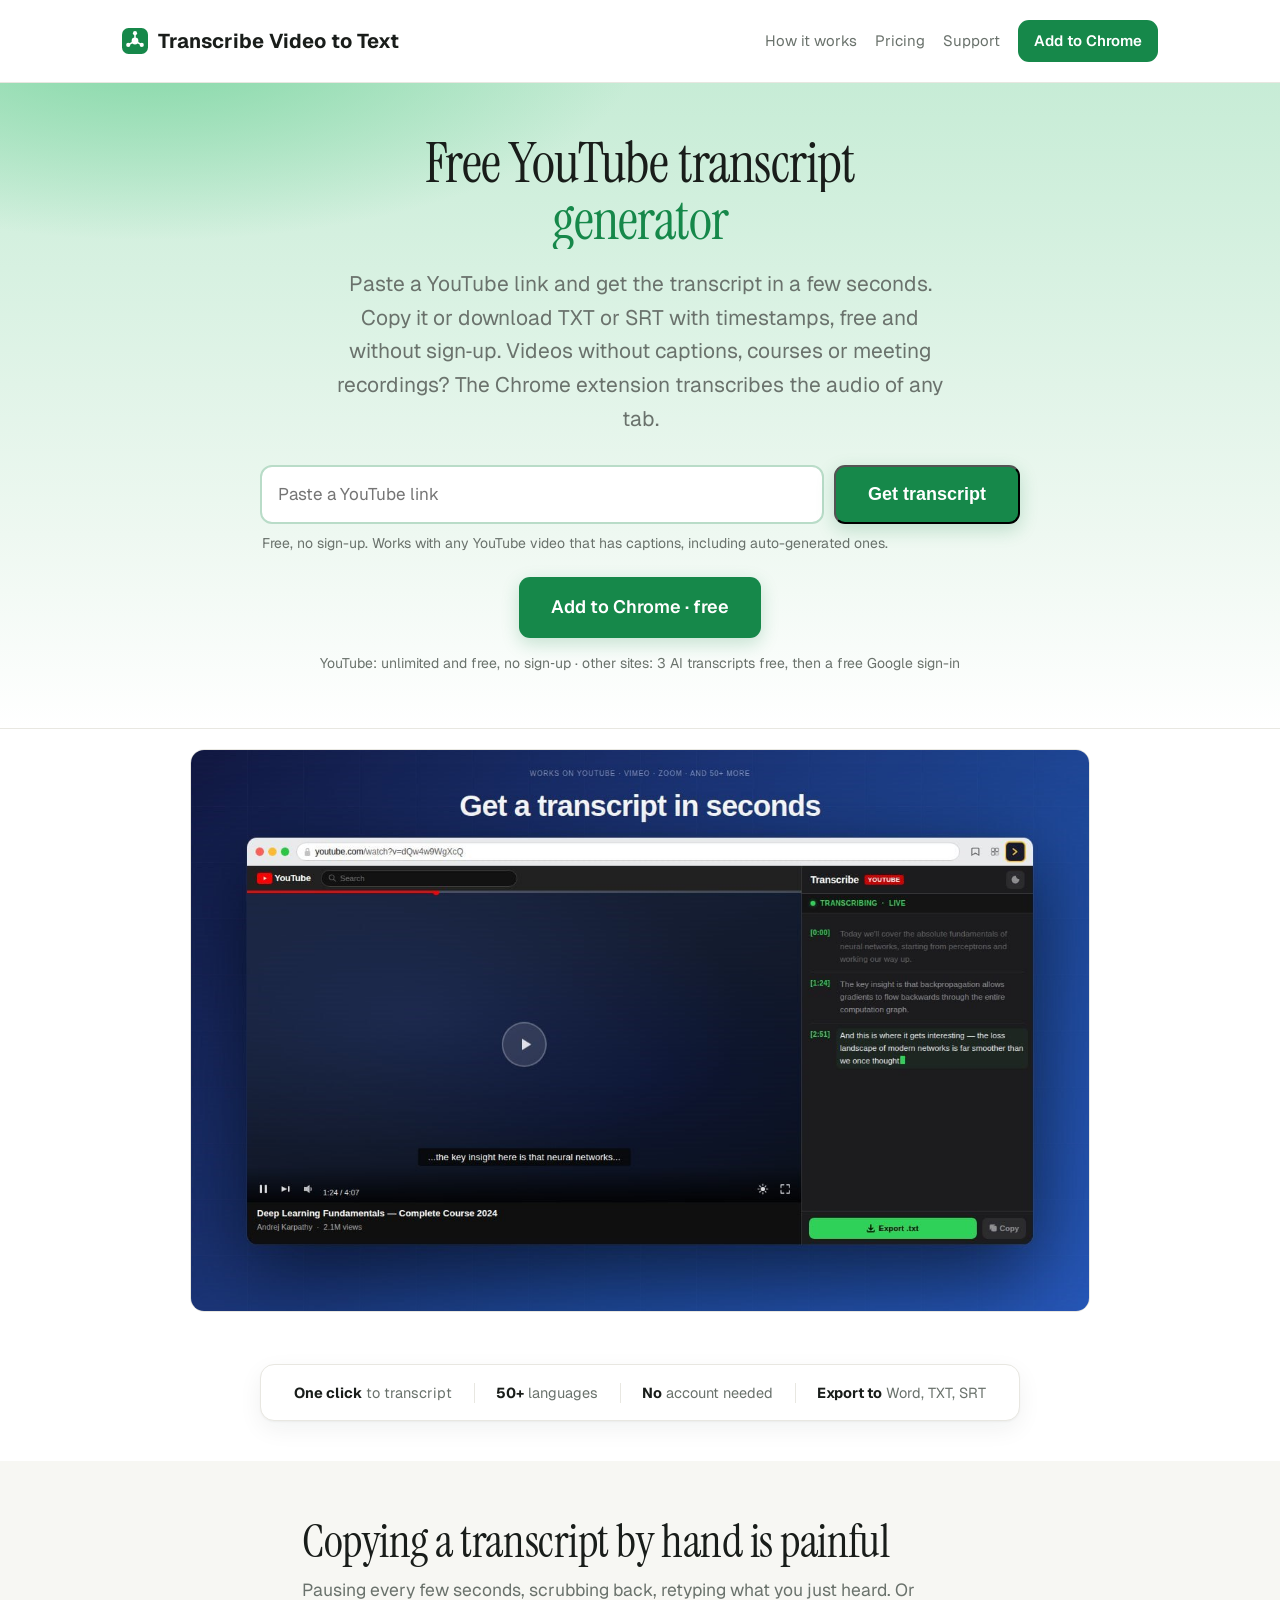
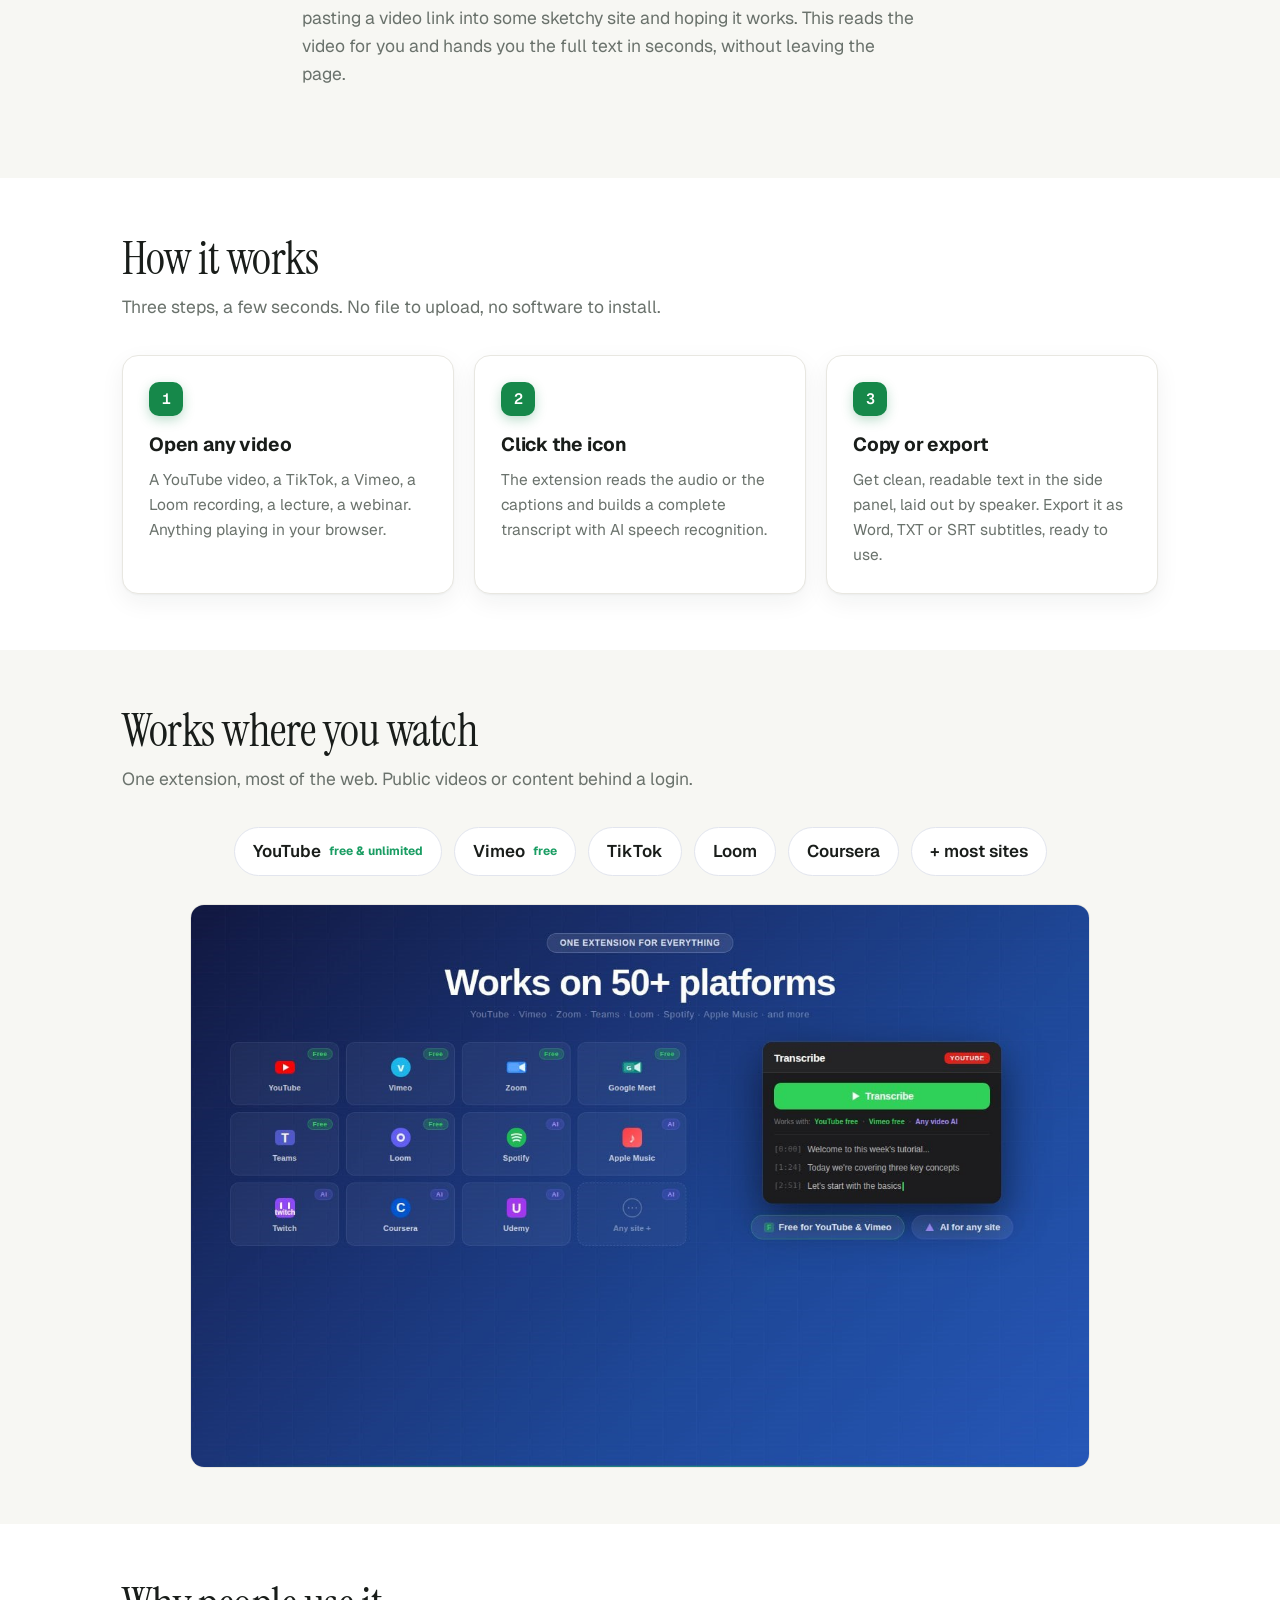
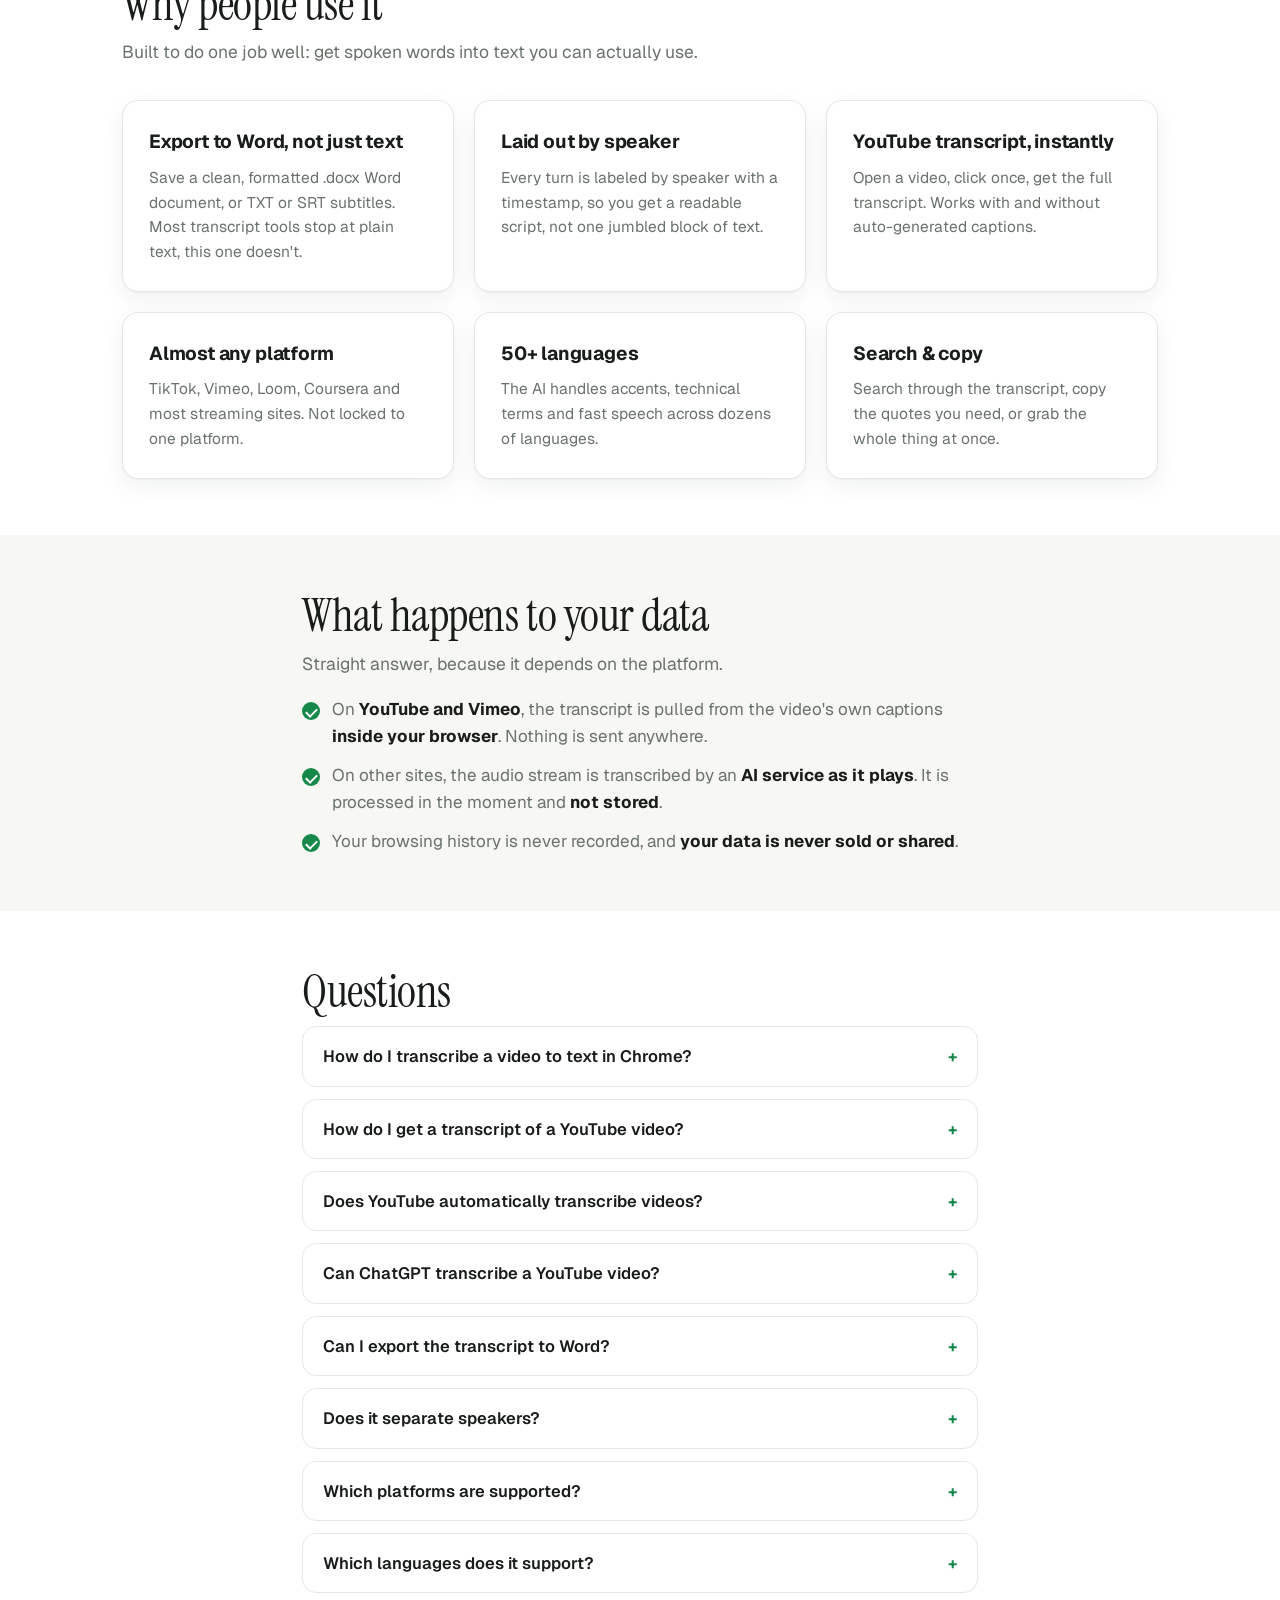
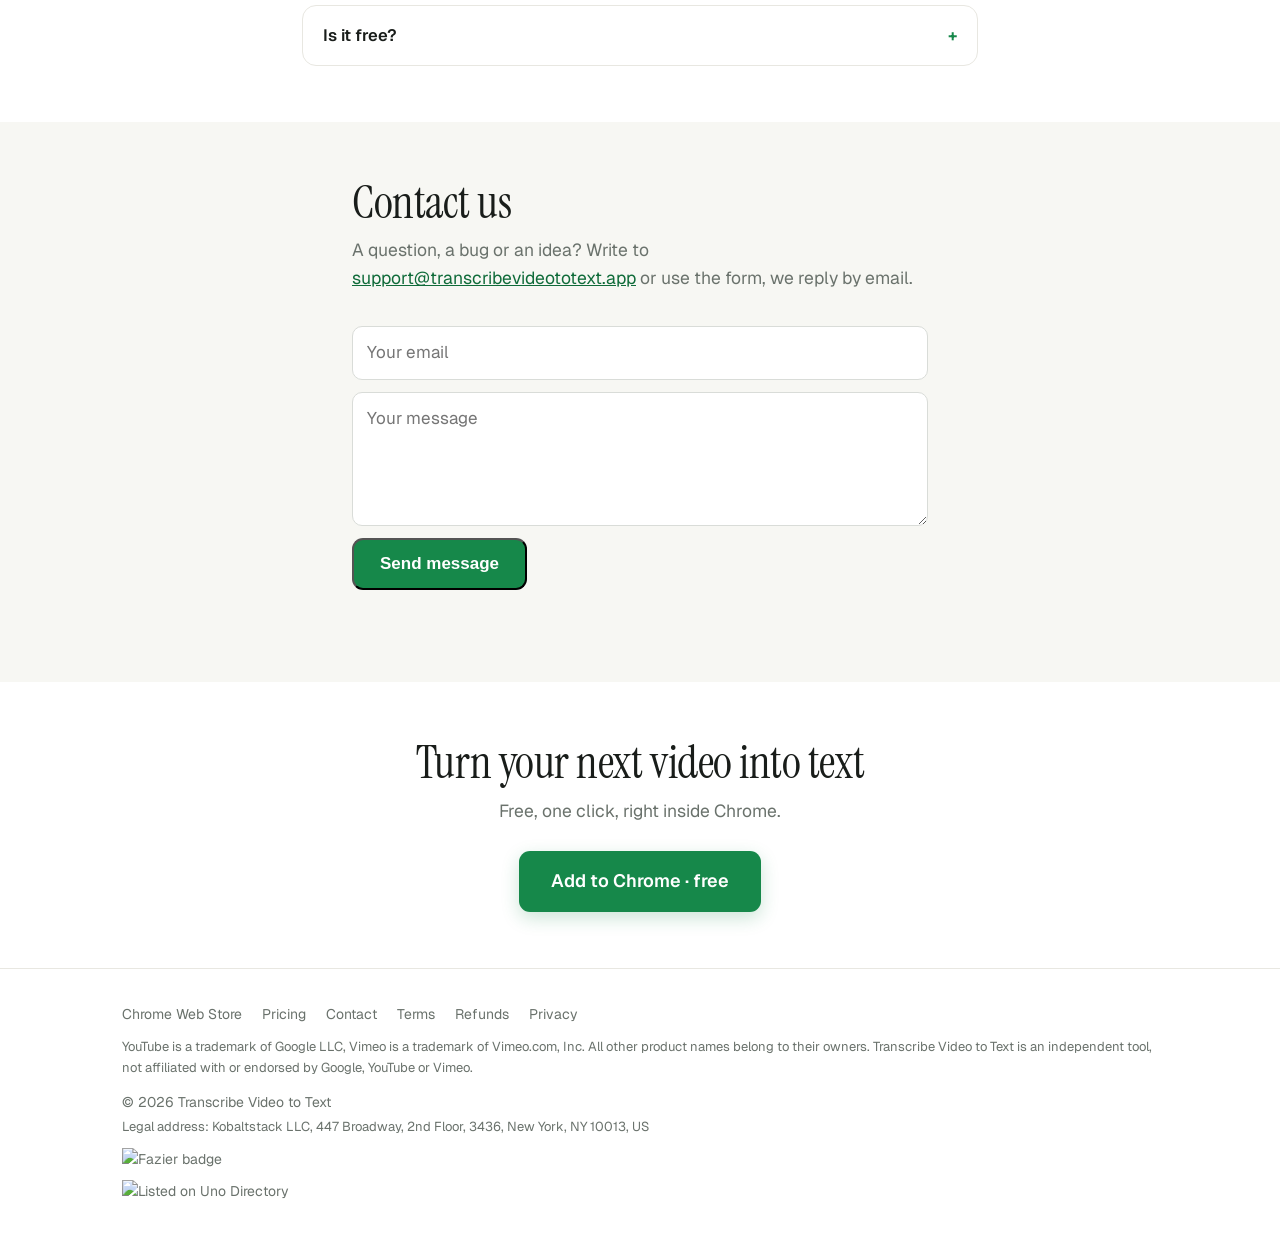
==== commit 76c850b2: "[agent] seo: главная под «free youtube transcript generator» (title, H1, description, sub, FAQ YouTu" ====
--- a/index.html
+++ b/index.html
@@ -11,14 +11,14 @@
 <link rel="icon" href="/assets/logo-mark-32.png" sizes="32x32" type="image/png">
 <link rel="apple-touch-icon" href="/assets/logo-mark-180.png">
 <meta name="viewport" content="width=device-width, initial-scale=1">
-<title>YouTube Transcript & Video to Text, free Chrome extension</title>
-<meta name="description" content="Get a YouTube transcript or turn any video into text in one click. Clean speaker-by-speaker layout with timestamps, export to Word, TXT or SRT. Works on YouTube, TikTok, Vimeo, Loom and most sites. 50+ languages, YouTube with no sign-up.">
+<title>Free YouTube Transcript Generator | Transcribe Video to Text</title>
+<meta name="description" content="Paste a YouTube link and get the full transcript in seconds. Free, no sign-up: copy it or download TXT or SRT with timestamps. For videos without captions, the Chrome extension transcribes the audio.">
 <link rel="canonical" href="https://transcribevideototext.app/">
 <script type="application/ld+json">
 {"@context":"https://schema.org","@type":"SoftwareApplication","name":"Transcribe Video to Text","applicationCategory":"UtilitiesApplication","operatingSystem":"Chrome","url":"https://transcribevideototext.app/","downloadUrl":"https://chromewebstore.google.com/detail/mgblgaahjeahphiahfakjiabnheanbhj","offers":{"@type":"Offer","price":"0","priceCurrency":"USD"}}
 </script>
-<meta property="og:title" content="YouTube Transcript & Video to Text, free Chrome extension">
-<meta property="og:description" content="Transcribe any video to text in one click. Clean speaker layout with timestamps, export to Word, TXT or SRT. YouTube, TikTok, Vimeo, Loom and more. 50+ languages, YouTube with no sign-up.">
+<meta property="og:title" content="Free YouTube Transcript Generator">
+<meta property="og:description" content="Paste a YouTube link and get the full transcript in seconds. Copy it or download TXT or SRT, free and without sign-up.">
 <meta property="og:type" content="website">
 <meta property="og:image" content="https://transcribevideototext.app/assets/tvt-og.jpg">
 <meta name="twitter:card" content="summary_large_image">
@@ -64,8 +64,8 @@
 <main>
   <section class="hero-band">
    <div class="hero wrap">
-    <h1><span class="fx-line"><span class="fx-w" style="--i:0">Get</span> <span class="fx-w" style="--i:1">a</span> <span class="fx-w" style="--i:2">transcript</span> <span class="fx-w" style="--i:3">of</span></span><span class="fx-line"><span class="fx-w" style="--i:4">any</span> <span class="fx-w" style="--i:5">video</span> <span class="fx-w" style="--i:6">in</span> <span class="fx-w arrow" style="--i:7">one&nbsp;click</span></span></h1>
-    <p class="sub">Turn a YouTube video, TikTok, Vimeo, Loom or almost any recording into clean text, laid out by speaker with timestamps. Export it to Word, TXT or SRT. 50+ languages. YouTube works with no&nbsp;sign&#8209;up.</p>
+    <h1><span class="fx-line"><span class="fx-w" style="--i:0">Free</span> <span class="fx-w" style="--i:1">YouTube</span> <span class="fx-w" style="--i:2">transcript</span></span><span class="fx-line"><span class="fx-w arrow" style="--i:3">generator</span></span></h1>
+    <p class="sub">Paste a YouTube link and get the transcript in a few seconds. Copy it or download TXT or SRT with timestamps, free and without sign&#8209;up. Videos without captions, courses or meeting recordings? The Chrome extension transcribes the audio of any tab.</p>
     <div class="yt-tool" id="try">
       <form class="yt-form" id="yt-form">
         <input id="yt-url" type="text" inputmode="url" autocomplete="off" placeholder="Paste a YouTube link" aria-label="YouTube video link">
@@ -227,7 +227,7 @@
         </details>
         <details>
           <summary>How do I get a transcript of a YouTube video?</summary>
-          <p>Open the video, click the extension, and the full transcript is built for you. It works whether or not the video has auto-generated captions, and you can copy or export it as text.</p>
+          <p>Paste the video link into the generator at the top of this page and the full transcript appears in a few seconds, ready to copy or download as TXT or SRT. If the video has no captions, the Chrome extension builds the transcript from the audio while the video plays.</p>
         </details>
         <details>
           <summary>Does YouTube automatically transcribe videos?</summary>
